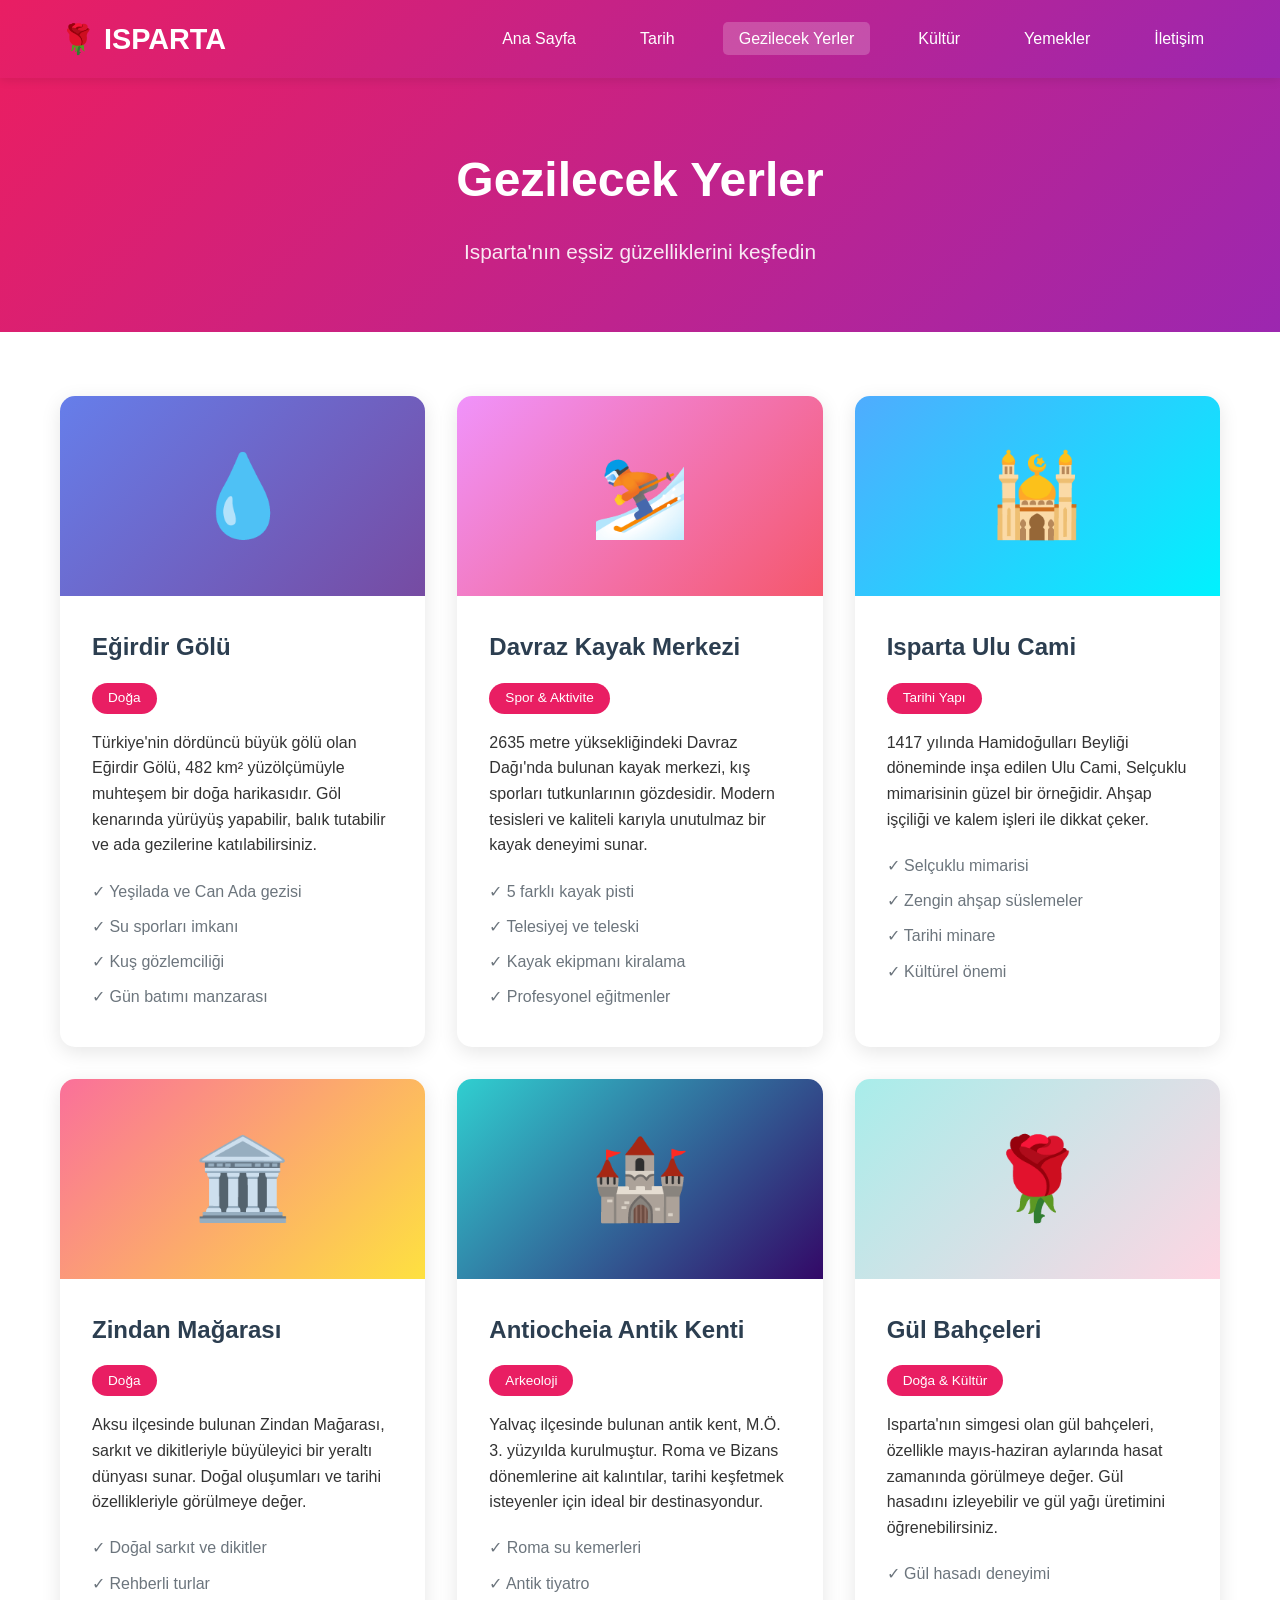
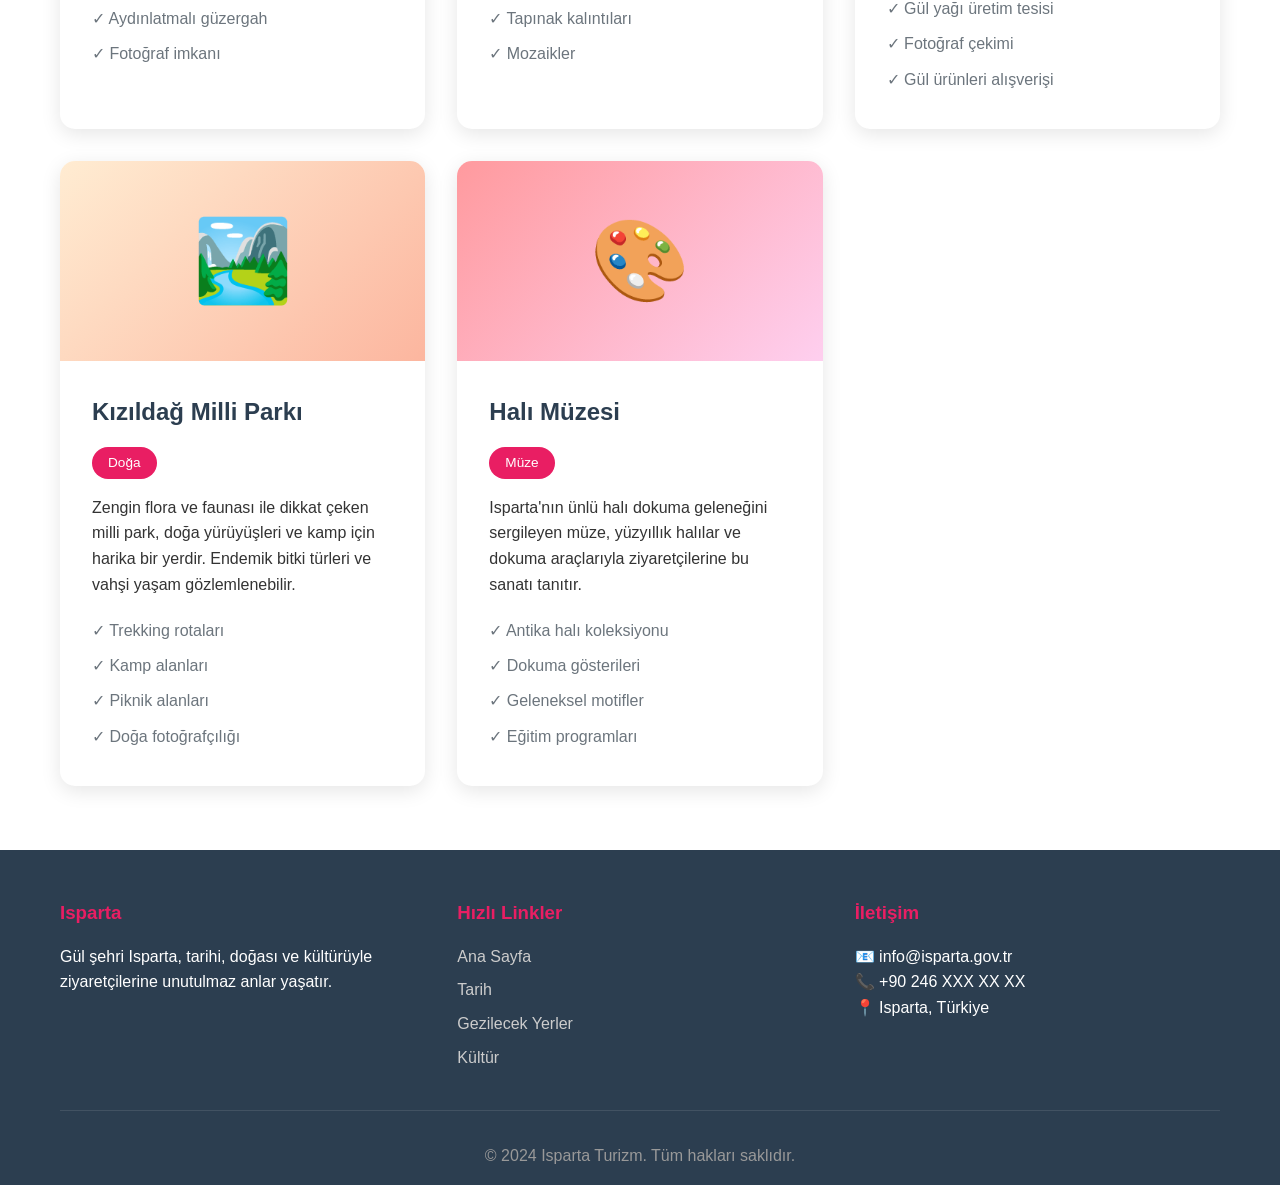
==== gezilecek-yerler.html @ 07c12c5b "İlk commit - Isparta web sitesi HTML, CSS ve JavaScript ile Isparta tanıtım sitesi" ====
<!DOCTYPE html>
<html lang="tr">
<head>
    <meta charset="UTF-8">
    <meta name="viewport" content="width=device-width, initial-scale=1.0">
    <title>Gezilecek Yerler - Isparta</title>
    <link rel="stylesheet" href="styles.css">
</head>
<body>
    <header>
        <nav class="navbar">
            <div class="container">
                <div class="nav-wrapper">
                    <div class="logo">
                        <h1>🌹 ISPARTA</h1>
                    </div>
                    <div class="hamburger" id="hamburger">
                        <span></span>
                        <span></span>
                        <span></span>
                    </div>
                    <ul class="nav-menu" id="navMenu">
                        <li><a href="index.html">Ana Sayfa</a></li>
                        <li><a href="tarih.html">Tarih</a></li>
                        <li><a href="gezilecek-yerler.html" class="active">Gezilecek Yerler</a></li>
                        <li><a href="kultur.html">Kültür</a></li>
                        <li><a href="yemekler.html">Yemekler</a></li>
                        <li><a href="iletisim.html">İletişim</a></li>
                    </ul>
                </div>
            </div>
        </nav>
    </header>

    <section class="page-header">
        <div class="container">
            <h1>Gezilecek Yerler</h1>
            <p>Isparta'nın eşsiz güzelliklerini keşfedin</p>
        </div>
    </section>

    <section class="places-content">
        <div class="container">
            <div class="places-grid">
                <div class="place-card">
                    <div class="place-image" style="background: linear-gradient(135deg, #667eea 0%, #764ba2 100%);">
                        <span class="place-icon">💧</span>
                    </div>
                    <div class="place-content">
                        <h3>Eğirdir Gölü</h3>
                        <div class="place-tag">Doğa</div>
                        <p>Türkiye'nin dördüncü büyük gölü olan Eğirdir Gölü, 482 km² yüzölçümüyle muhteşem bir doğa harikasıdır. Göl kenarında yürüyüş yapabilir, balık tutabilir ve ada gezilerine katılabilirsiniz.</p>
                        <ul class="place-features">
                            <li>✓ Yeşilada ve Can Ada gezisi</li>
                            <li>✓ Su sporları imkanı</li>
                            <li>✓ Kuş gözlemciliği</li>
                            <li>✓ Gün batımı manzarası</li>
                        </ul>
                    </div>
                </div>

                <div class="place-card">
                    <div class="place-image" style="background: linear-gradient(135deg, #f093fb 0%, #f5576c 100%);">
                        <span class="place-icon">⛷️</span>
                    </div>
                    <div class="place-content">
                        <h3>Davraz Kayak Merkezi</h3>
                        <div class="place-tag">Spor & Aktivite</div>
                        <p>2635 metre yüksekliğindeki Davraz Dağı'nda bulunan kayak merkezi, kış sporları tutkunlarının gözdesidir. Modern tesisleri ve kaliteli karıyla unutulmaz bir kayak deneyimi sunar.</p>
                        <ul class="place-features">
                            <li>✓ 5 farklı kayak pisti</li>
                            <li>✓ Telesiyej ve teleski</li>
                            <li>✓ Kayak ekipmanı kiralama</li>
                            <li>✓ Profesyonel eğitmenler</li>
                        </ul>
                    </div>
                </div>

                <div class="place-card">
                    <div class="place-image" style="background: linear-gradient(135deg, #4facfe 0%, #00f2fe 100%);">
                        <span class="place-icon">🕌</span>
                    </div>
                    <div class="place-content">
                        <h3>Isparta Ulu Cami</h3>
                        <div class="place-tag">Tarihi Yapı</div>
                        <p>1417 yılında Hamidoğulları Beyliği döneminde inşa edilen Ulu Cami, Selçuklu mimarisinin güzel bir örneğidir. Ahşap işçiliği ve kalem işleri ile dikkat çeker.</p>
                        <ul class="place-features">
                            <li>✓ Selçuklu mimarisi</li>
                            <li>✓ Zengin ahşap süslemeler</li>
                            <li>✓ Tarihi minare</li>
                            <li>✓ Kültürel önemi</li>
                        </ul>
                    </div>
                </div>

                <div class="place-card">
                    <div class="place-image" style="background: linear-gradient(135deg, #fa709a 0%, #fee140 100%);">
                        <span class="place-icon">🏛️</span>
                    </div>
                    <div class="place-content">
                        <h3>Zindan Mağarası</h3>
                        <div class="place-tag">Doğa</div>
                        <p>Aksu ilçesinde bulunan Zindan Mağarası, sarkıt ve dikitleriyle büyüleyici bir yeraltı dünyası sunar. Doğal oluşumları ve tarihi özellikleriyle görülmeye değer.</p>
                        <ul class="place-features">
                            <li>✓ Doğal sarkıt ve dikitler</li>
                            <li>✓ Rehberli turlar</li>
                            <li>✓ Aydınlatmalı güzergah</li>
                            <li>✓ Fotoğraf imkanı</li>
                        </ul>
                    </div>
                </div>

                <div class="place-card">
                    <div class="place-image" style="background: linear-gradient(135deg, #30cfd0 0%, #330867 100%);">
                        <span class="place-icon">🏰</span>
                    </div>
                    <div class="place-content">
                        <h3>Antiocheia Antik Kenti</h3>
                        <div class="place-tag">Arkeoloji</div>
                        <p>Yalvaç ilçesinde bulunan antik kent, M.Ö. 3. yüzyılda kurulmuştur. Roma ve Bizans dönemlerine ait kalıntılar, tarihi keşfetmek isteyenler için ideal bir destinasyondur.</p>
                        <ul class="place-features">
                            <li>✓ Roma su kemerleri</li>
                            <li>✓ Antik tiyatro</li>
                            <li>✓ Tapınak kalıntıları</li>
                            <li>✓ Mozaikler</li>
                        </ul>
                    </div>
                </div>

                <div class="place-card">
                    <div class="place-image" style="background: linear-gradient(135deg, #a8edea 0%, #fed6e3 100%);">
                        <span class="place-icon">🌹</span>
                    </div>
                    <div class="place-content">
                        <h3>Gül Bahçeleri</h3>
                        <div class="place-tag">Doğa & Kültür</div>
                        <p>Isparta'nın simgesi olan gül bahçeleri, özellikle mayıs-haziran aylarında hasat zamanında görülmeye değer. Gül hasadını izleyebilir ve gül yağı üretimini öğrenebilirsiniz.</p>
                        <ul class="place-features">
                            <li>✓ Gül hasadı deneyimi</li>
                            <li>✓ Gül yağı üretim tesisi</li>
                            <li>✓ Fotoğraf çekimi</li>
                            <li>✓ Gül ürünleri alışverişi</li>
                        </ul>
                    </div>
                </div>

                <div class="place-card">
                    <div class="place-image" style="background: linear-gradient(135deg, #ffecd2 0%, #fcb69f 100%);">
                        <span class="place-icon">🏞️</span>
                    </div>
                    <div class="place-content">
                        <h3>Kızıldağ Milli Parkı</h3>
                        <div class="place-tag">Doğa</div>
                        <p>Zengin flora ve faunası ile dikkat çeken milli park, doğa yürüyüşleri ve kamp için harika bir yerdir. Endemik bitki türleri ve vahşi yaşam gözlemlenebilir.</p>
                        <ul class="place-features">
                            <li>✓ Trekking rotaları</li>
                            <li>✓ Kamp alanları</li>
                            <li>✓ Piknik alanları</li>
                            <li>✓ Doğa fotoğrafçılığı</li>
                        </ul>
                    </div>
                </div>

                <div class="place-card">
                    <div class="place-image" style="background: linear-gradient(135deg, #ff9a9e 0%, #fecfef 100%);">
                        <span class="place-icon">🎨</span>
                    </div>
                    <div class="place-content">
                        <h3>Halı Müzesi</h3>
                        <div class="place-tag">Müze</div>
                        <p>Isparta'nın ünlü halı dokuma geleneğini sergileyen müze, yüzyıllık halılar ve dokuma araçlarıyla ziyaretçilerine bu sanatı tanıtır.</p>
                        <ul class="place-features">
                            <li>✓ Antika halı koleksiyonu</li>
                            <li>✓ Dokuma gösterileri</li>
                            <li>✓ Geleneksel motifler</li>
                            <li>✓ Eğitim programları</li>
                        </ul>
                    </div>
                </div>
            </div>
        </div>
    </section>

    <footer>
        <div class="container">
            <div class="footer-content">
                <div class="footer-section">
                    <h3>Isparta</h3>
                    <p>Gül şehri Isparta, tarihi, doğası ve kültürüyle ziyaretçilerine unutulmaz anlar yaşatır.</p>
                </div>
                <div class="footer-section">
                    <h3>Hızlı Linkler</h3>
                    <ul>
                        <li><a href="index.html">Ana Sayfa</a></li>
                        <li><a href="tarih.html">Tarih</a></li>
                        <li><a href="gezilecek-yerler.html">Gezilecek Yerler</a></li>
                        <li><a href="kultur.html">Kültür</a></li>
                    </ul>
                </div>
                <div class="footer-section">
                    <h3>İletişim</h3>
                    <p>📧 info@isparta.gov.tr</p>
                    <p>📞 +90 246 XXX XX XX</p>
                    <p>📍 Isparta, Türkiye</p>
                </div>
            </div>
            <div class="footer-bottom">
                <p>&copy; 2024 Isparta Turizm. Tüm hakları saklıdır.</p>
            </div>
        </div>
    </footer>

    <script src="script.js"></script>
</body>
</html>
---- styles.css ----
/* Genel Stiller */
* {
    margin: 0;
    padding: 0;
    box-sizing: border-box;
}

:root {
    --primary-color: #e91e63;
    --secondary-color: #9c27b0;
    --accent-color: #ff4081;
    --dark-color: #2c3e50;
    --light-color: #f8f9fa;
    --text-color: #333;
    --gray-color: #6c757d;
}

body {
    font-family: 'Segoe UI', Tahoma, Geneva, Verdana, sans-serif;
    line-height: 1.6;
    color: var(--text-color);
    overflow-x: hidden;
}

.container {
    max-width: 1200px;
    margin: 0 auto;
    padding: 0 20px;
}

/* Header & Navigation */
header {
    background: linear-gradient(135deg, var(--primary-color), var(--secondary-color));
    box-shadow: 0 2px 10px rgba(0,0,0,0.1);
    position: sticky;
    top: 0;
    z-index: 1000;
}

.navbar {
    padding: 1rem 0;
}

.nav-wrapper {
    display: flex;
    justify-content: space-between;
    align-items: center;
}

.logo h1 {
    color: white;
    font-size: 1.8rem;
    font-weight: bold;
}

.nav-menu {
    display: flex;
    list-style: none;
    gap: 2rem;
}

.nav-menu a {
    color: white;
    text-decoration: none;
    font-weight: 500;
    transition: all 0.3s;
    padding: 0.5rem 1rem;
    border-radius: 5px;
}

.nav-menu a:hover,
.nav-menu a.active {
    background: rgba(255,255,255,0.2);
    transform: translateY(-2px);
}

/* Hamburger Menu */
.hamburger {
    display: none;
    flex-direction: column;
    cursor: pointer;
    gap: 5px;
}

.hamburger span {
    width: 30px;
    height: 3px;
    background: white;
    border-radius: 3px;
    transition: all 0.3s;
}

.hamburger.active span:nth-child(1) {
    transform: rotate(45deg) translate(8px, 8px);
}

.hamburger.active span:nth-child(2) {
    opacity: 0;
}

.hamburger.active span:nth-child(3) {
    transform: rotate(-45deg) translate(7px, -7px);
}

/* Hero Section */
.hero {
    height: 600px;
    background: linear-gradient(135deg, rgba(233, 30, 99, 0.8), rgba(156, 39, 176, 0.8)),
                url('https://images.unsplash.com/photo-1490750967868-88aa4486c946?w=1200') center/cover;
    display: flex;
    align-items: center;
    justify-content: center;
    text-align: center;
    color: white;
    position: relative;
}

.hero-overlay {
    width: 100%;
    height: 100%;
    display: flex;
    align-items: center;
    justify-content: center;
}

.hero-content h2 {
    font-size: 3.5rem;
    margin-bottom: 1rem;
    animation: fadeInUp 1s ease;
}

.hero-content p {
    font-size: 1.5rem;
    margin-bottom: 2rem;
    animation: fadeInUp 1s ease 0.3s;
    animation-fill-mode: both;
}

.btn {
    display: inline-block;
    padding: 1rem 2.5rem;
    background: white;
    color: var(--primary-color);
    text-decoration: none;
    border-radius: 50px;
    font-weight: bold;
    transition: all 0.3s;
    animation: fadeInUp 1s ease 0.6s;
    animation-fill-mode: both;
}

.btn:hover {
    transform: translateY(-3px);
    box-shadow: 0 10px 30px rgba(0,0,0,0.3);
}

/* Animations */
@keyframes fadeInUp {
    from {
        opacity: 0;
        transform: translateY(30px);
    }
    to {
        opacity: 1;
        transform: translateY(0);
    }
}

/* About Section */
.about {
    padding: 5rem 0;
    background: var(--light-color);
}

.section-title {
    text-align: center;
    font-size: 2.5rem;
    margin-bottom: 3rem;
    color: var(--dark-color);
    position: relative;
}

.section-title::after {
    content: '';
    display: block;
    width: 100px;
    height: 4px;
    background: var(--primary-color);
    margin: 1rem auto;
    border-radius: 2px;
}

.about-grid {
    display: grid;
    grid-template-columns: repeat(auto-fit, minmax(300px, 1fr));
    gap: 2rem;
}

.about-card {
    background: white;
    padding: 2rem;
    border-radius: 15px;
    text-align: center;
    transition: all 0.3s;
    box-shadow: 0 5px 15px rgba(0,0,0,0.1);
}

.about-card:hover {
    transform: translateY(-10px);
    box-shadow: 0 15px 30px rgba(0,0,0,0.2);
}

.about-card .icon {
    font-size: 4rem;
    margin-bottom: 1rem;
}

.about-card h3 {
    font-size: 1.5rem;
    margin-bottom: 1rem;
    color: var(--primary-color);
}

/* Featured Section */
.featured {
    padding: 5rem 0;
}

.featured-grid {
    display: grid;
    grid-template-columns: repeat(auto-fit, minmax(350px, 1fr));
    gap: 2rem;
}

.featured-card {
    background: white;
    border-radius: 15px;
    overflow: hidden;
    box-shadow: 0 5px 20px rgba(0,0,0,0.1);
    transition: all 0.3s;
}

.featured-card:hover {
    transform: translateY(-10px);
    box-shadow: 0 15px 40px rgba(0,0,0,0.2);
}

.featured-image {
    height: 200px;
    display: flex;
    align-items: center;
    justify-content: center;
    position: relative;
}

.featured-icon {
    font-size: 5rem;
}

.featured-content {
    padding: 2rem;
}

.featured-content h3 {
    font-size: 1.5rem;
    margin-bottom: 1rem;
    color: var(--dark-color);
}

.link-btn {
    color: var(--primary-color);
    text-decoration: none;
    font-weight: bold;
    transition: all 0.3s;
}

.link-btn:hover {
    color: var(--secondary-color);
}

/* Stats Section */
.stats {
    background: linear-gradient(135deg, var(--primary-color), var(--secondary-color));
    padding: 4rem 0;
    color: white;
}

.stats-grid {
    display: grid;
    grid-template-columns: repeat(auto-fit, minmax(200px, 1fr));
    gap: 2rem;
    text-align: center;
}

.stat-card {
    padding: 2rem;
}

.stat-number {
    font-size: 3rem;
    font-weight: bold;
    margin-bottom: 0.5rem;
}

.stat-label {
    font-size: 1.2rem;
    opacity: 0.9;
}

/* Footer */
footer {
    background: var(--dark-color);
    color: white;
    padding: 3rem 0 1rem;
}

.footer-content {
    display: grid;
    grid-template-columns: repeat(auto-fit, minmax(250px, 1fr));
    gap: 2rem;
    margin-bottom: 2rem;
}

.footer-section h3 {
    margin-bottom: 1rem;
    color: var(--primary-color);
}

.footer-section ul {
    list-style: none;
}

.footer-section ul li {
    margin-bottom: 0.5rem;
}

.footer-section a {
    color: #ccc;
    text-decoration: none;
    transition: color 0.3s;
}

.footer-section a:hover {
    color: var(--primary-color);
}

.footer-bottom {
    text-align: center;
    padding-top: 2rem;
    border-top: 1px solid rgba(255,255,255,0.1);
    color: #999;
}

/* Page Header */
.page-header {
    background: linear-gradient(135deg, var(--primary-color), var(--secondary-color));
    color: white;
    padding: 4rem 0;
    text-align: center;
}

.page-header h1 {
    font-size: 3rem;
    margin-bottom: 1rem;
}

.page-header p {
    font-size: 1.3rem;
    opacity: 0.9;
}

/* Timeline */
.history-content {
    padding: 4rem 0;
    background: var(--light-color);
}

.timeline {
    position: relative;
    max-width: 800px;
    margin: 0 auto;
    padding: 2rem 0;
}

.timeline::before {
    content: '';
    position: absolute;
    left: 50%;
    top: 0;
    bottom: 0;
    width: 3px;
    background: var(--primary-color);
    transform: translateX(-50%);
}

.timeline-item {
    position: relative;
    margin-bottom: 3rem;
    display: flex;
    justify-content: flex-start;
}

.timeline-item:nth-child(even) {
    justify-content: flex-end;
}

.timeline-marker {
    position: absolute;
    left: 50%;
    width: 20px;
    height: 20px;
    background: var(--primary-color);
    border: 4px solid white;
    border-radius: 50%;
    transform: translateX(-50%);
    box-shadow: 0 0 0 4px var(--primary-color);
    z-index: 1;
}

.timeline-content {
    background: white;
    padding: 2rem;
    border-radius: 10px;
    box-shadow: 0 5px 15px rgba(0,0,0,0.1);
    width: 45%;
    transition: all 0.3s;
}

.timeline-item:nth-child(even) .timeline-content {
    text-align: right;
}

.timeline-content:hover {
    transform: translateY(-5px);
    box-shadow: 0 10px 25px rgba(0,0,0,0.15);
}

.timeline-date {
    color: var(--primary-color);
    font-weight: bold;
    font-size: 1.1rem;
    margin-bottom: 0.5rem;
}

.timeline-content h3 {
    margin-bottom: 0.5rem;
    color: var(--dark-color);
}

/* History Info */
.history-info {
    max-width: 1000px;
    margin: 4rem auto 0;
    padding: 0 1rem;
}

.info-grid {
    display: grid;
    grid-template-columns: repeat(auto-fit, minmax(300px, 1fr));
    gap: 2rem;
    margin-top: 2rem;
}

.info-card {
    background: white;
    padding: 2rem;
    border-radius: 10px;
    box-shadow: 0 5px 15px rgba(0,0,0,0.1);
    transition: all 0.3s;
}

.info-card:hover {
    transform: translateY(-5px);
    box-shadow: 0 10px 25px rgba(0,0,0,0.15);
}

.info-card h3 {
    margin-bottom: 1rem;
    font-size: 1.5rem;
}

/* Places Content */
.places-content {
    padding: 4rem 0;
}

.places-grid {
    display: grid;
    grid-template-columns: repeat(auto-fit, minmax(350px, 1fr));
    gap: 2rem;
}

.place-card {
    background: white;
    border-radius: 15px;
    overflow: hidden;
    box-shadow: 0 5px 20px rgba(0,0,0,0.1);
    transition: all 0.3s;
}

.place-card:hover {
    transform: translateY(-10px);
    box-shadow: 0 15px 40px rgba(0,0,0,0.2);
}

.place-image {
    height: 200px;
    display: flex;
    align-items: center;
    justify-content: center;
}

.place-icon {
    font-size: 5rem;
}

.place-content {
    padding: 2rem;
}

.place-tag {
    display: inline-block;
    background: var(--primary-color);
    color: white;
    padding: 0.3rem 1rem;
    border-radius: 20px;
    font-size: 0.85rem;
    margin-bottom: 1rem;
}

.place-content h3 {
    font-size: 1.5rem;
    margin-bottom: 1rem;
    color: var(--dark-color);
}

.place-features {
    list-style: none;
    margin-top: 1rem;
}

.place-features li {
    padding: 0.3rem 0;
    color: var(--gray-color);
}

/* Culture Content */
.culture-content {
    padding: 4rem 0;
}

.culture-hero {
    text-align: center;
    max-width: 800px;
    margin: 0 auto 4rem;
}

.culture-hero h2 {
    font-size: 2.5rem;
    margin-bottom: 1rem;
    color: var(--dark-color);
}

.culture-grid {
    display: grid;
    grid-template-columns: repeat(auto-fit, minmax(350px, 1fr));
    gap: 2rem;
}

.culture-card {
    background: white;
    padding: 2rem;
    border-radius: 15px;
    box-shadow: 0 5px 20px rgba(0,0,0,0.1);
    transition: all 0.3s;
}

.culture-card:hover {
    transform: translateY(-10px);
    box-shadow: 0 15px 40px rgba(0,0,0,0.2);
}

.culture-icon {
    font-size: 4rem;
    margin-bottom: 1rem;
}

.culture-card h3 {
    font-size: 1.5rem;
    margin-bottom: 1rem;
    color: var(--primary-color);
}

.culture-details {
    margin-top: 1.5rem;
}

.culture-details h4 {
    margin-bottom: 0.5rem;
    color: var(--dark-color);
}

.culture-details ul {
    list-style: none;
    padding-left: 0;
}

.culture-details li {
    padding: 0.3rem 0;
    color: var(--gray-color);
}

.culture-details li::before {
    content: '• ';
    color: var(--primary-color);
    font-weight: bold;
    margin-right: 0.5rem;
}

/* Festivals */
.festivals-section {
    margin-top: 4rem;
    padding: 3rem 0;
    background: var(--light-color);
    border-radius: 15px;
}

.festivals-section h2 {
    text-align: center;
    margin-bottom: 2rem;
}

.festival-grid {
    display: grid;
    grid-template-columns: repeat(auto-fit, minmax(300px, 1fr));
    gap: 2rem;
    padding: 0 2rem;
}

.festival-card {
    background: white;
    padding: 2rem;
    border-radius: 10px;
    text-align: center;
    box-shadow: 0 5px 15px rgba(0,0,0,0.1);
    transition: all 0.3s;
}

.festival-card:hover {
    transform: translateY(-5px);
    box-shadow: 0 10px 25px rgba(0,0,0,0.15);
}

.festival-date {
    background: var(--primary-color);
    color: white;
    padding: 0.5rem 1rem;
    border-radius: 20px;
    display: inline-block;
    margin-bottom: 1rem;
    font-size: 0.9rem;
    font-weight: bold;
}

.festival-card h3 {
    font-size: 1.5rem;
    margin-bottom: 1rem;
}

/* Traditions */
.traditions-section {
    margin-top: 4rem;
}

.traditions-section h2 {
    text-align: center;
    margin-bottom: 2rem;
}

.tradition-list {
    display: grid;
    grid-template-columns: repeat(auto-fit, minmax(300px, 1fr));
    gap: 2rem;
}

.tradition-item {
    background: white;
    padding: 2rem;
    border-radius: 10px;
    box-shadow: 0 5px 15px rgba(0,0,0,0.1);
    transition: all 0.3s;
}

.tradition-item:hover {
    transform: translateY(-5px);
    box-shadow: 0 10px 25px rgba(0,0,0,0.15);
}

.tradition-item h3 {
    margin-bottom: 1rem;
    font-size: 1.3rem;
}

/* Food Content */
.food-content {
    padding: 4rem 0;
}

.food-intro {
    text-align: center;
    max-width: 800px;
    margin: 0 auto 4rem;
}

.food-intro h2 {
    font-size: 2.5rem;
    margin-bottom: 1rem;
}

.food-categories {
    margin-bottom: 4rem;
}

.food-categories h2 {
    text-align: center;
    margin-bottom: 2rem;
    font-size: 2rem;
}

.food-grid {
    display: grid;
    grid-template-columns: repeat(auto-fit, minmax(350px, 1fr));
    gap: 2rem;
}

.food-card {
    background: white;
    border-radius: 15px;
    overflow: hidden;
    box-shadow: 0 5px 20px rgba(0,0,0,0.1);
    transition: all 0.3s;
}

.food-card:hover {
    transform: translateY(-10px);
    box-shadow: 0 15px 40px rgba(0,0,0,0.2);
}

.food-image {
    height: 200px;
    display: flex;
    align-items: center;
    justify-content: center;
}

.food-emoji {
    font-size: 5rem;
}

.food-info {
    padding: 2rem;
}

.food-info h3 {
    font-size: 1.5rem;
    margin-bottom: 1rem;
    color: var(--dark-color);
}

.food-tags {
    margin-top: 1rem;
    display: flex;
    gap: 0.5rem;
}

.tag {
    background: var(--primary-color);
    color: white;
    padding: 0.3rem 1rem;
    border-radius: 20px;
    font-size: 0.85rem;
}

/* Drinks */
.drinks-grid {
    display: grid;
    grid-template-columns: repeat(auto-fit, minmax(250px, 1fr));
    gap: 2rem;
}

.drink-card {
    background: white;
    padding: 2rem;
    border-radius: 10px;
    text-align: center;
    box-shadow: 0 5px 15px rgba(0,0,0,0.1);
    transition: all 0.3s;
}

.drink-card:hover {
    transform: translateY(-5px);
    box-shadow: 0 10px 25px rgba(0,0,0,0.15);
}

.drink-icon {
    font-size: 4rem;
    margin-bottom: 1rem;
}

.drink-card h3 {
    margin-bottom: 0.5rem;
    color: var(--primary-color);
}

/* Culinary Tips */
.culinary-tips {
    margin-top: 4rem;
    padding: 3rem 0;
    background: var(--light-color);
    border-radius: 15px;
}

.culinary-tips h2 {
    text-align: center;
    margin-bottom: 2rem;
}

.tips-grid {
    display: grid;
    grid-template-columns: repeat(auto-fit, minmax(250px, 1fr));
    gap: 2rem;
    padding: 0 2rem;
}

.tip-card {
    background: white;
    padding: 2rem;
    border-radius: 10px;
    box-shadow: 0 5px 15px rgba(0,0,0,0.1);
    transition: all 0.3s;
}

.tip-card:hover {
    transform: translateY(-5px);
    box-shadow: 0 10px 25px rgba(0,0,0,0.15);
}

.tip-card h3 {
    margin-bottom: 1rem;
    font-size: 1.2rem;
}

/* Contact Content */
.contact-content {
    padding: 4rem 0;
}

.contact-grid {
    display: grid;
    grid-template-columns: 1fr 1.5fr;
    gap: 3rem;
    margin-bottom: 4rem;
}

.contact-info h2 {
    margin-bottom: 1rem;
}

.info-items {
    margin: 2rem 0;
}

.info-item {
    display: flex;
    gap: 1rem;
    margin-bottom: 2rem;
}

.info-icon {
    font-size: 2rem;
}

.info-text h3 {
    color: var(--primary-color);
    margin-bottom: 0.5rem;
}

.social-media {
    margin-top: 3rem;
}

.social-media h3 {
    margin-bottom: 1rem;
}

.social-links {
    display: flex;
    flex-wrap: wrap;
    gap: 1rem;
}

.social-btn {
    display: inline-block;
    padding: 0.7rem 1.5rem;
    background: var(--primary-color);
    color: white;
    text-decoration: none;
    border-radius: 25px;
    transition: all 0.3s;
}

.social-btn:hover {
    background: var(--secondary-color);
    transform: translateY(-3px);
}

/* Contact Form */
.contact-form-container {
    background: white;
    padding: 2rem;
    border-radius: 15px;
    box-shadow: 0 5px 20px rgba(0,0,0,0.1);
}

.contact-form-container h2 {
    margin-bottom: 1.5rem;
}

.form-group {
    margin-bottom: 1.5rem;
}

.form-group label {
    display: block;
    margin-bottom: 0.5rem;
    font-weight: 500;
    color: var(--dark-color);
}

.form-group input,
.form-group select,
.form-group textarea {
    width: 100%;
    padding: 0.8rem;
    border: 2px solid #ddd;
    border-radius: 8px;
    font-family: inherit;
    font-size: 1rem;
    transition: border-color 0.3s;
}

.form-group input:focus,
.form-group select:focus,
.form-group textarea:focus {
    outline: none;
    border-color: var(--primary-color);
}

.submit-btn {
    width: 100%;
    padding: 1rem;
    background: linear-gradient(135deg, var(--primary-color), var(--secondary-color));
    color: white;
    border: none;
    border-radius: 8px;
    font-size: 1.1rem;
    font-weight: bold;
    cursor: pointer;
    transition: all 0.3s;
}

.submit-btn:hover {
    transform: translateY(-3px);
    box-shadow: 0 10px 25px rgba(0,0,0,0.2);
}

.form-message {
    margin-top: 1rem;
    padding: 1rem;
    border-radius: 8px;
    display: none;
}

.form-message.success {
    background: #d4edda;
    color: #155724;
    display: block;
}

.form-message.error {
    background: #f8d7da;
    color: #721c24;
    display: block;
}

/* Visit Info */
.visit-info {
    margin: 4rem 0;
}

.visit-info h2 {
    text-align: center;
    margin-bottom: 2rem;
}

.transport-grid {
    display: grid;
    grid-template-columns: repeat(auto-fit, minmax(250px, 1fr));
    gap: 2rem;
}

.transport-card {
    background: white;
    padding: 2rem;
    border-radius: 10px;
    text-align: center;
    box-shadow: 0 5px 15px rgba(0,0,0,0.1);
    transition: all 0.3s;
}

.transport-card:hover {
    transform: translateY(-5px);
    box-shadow: 0 10px 25px rgba(0,0,0,0.15);
}

.transport-icon {
    font-size: 4rem;
    margin-bottom: 1rem;
}

.transport-card h3 {
    margin-bottom: 1rem;
    color: var(--primary-color);
}

/* Quick Facts */
.quick-facts {
    background: var(--light-color);
    padding: 3rem;
    border-radius: 15px;
}

.quick-facts h2 {
    text-align: center;
    margin-bottom: 2rem;
}

.facts-grid {
    display: grid;
    grid-template-columns: repeat(auto-fit, minmax(200px, 1fr));
    gap: 1.5rem;
}

.fact-item {
    background: white;
    padding: 1.5rem;
    border-radius: 8px;
    text-align: center;
    box-shadow: 0 3px 10px rgba(0,0,0,0.1);
}

.fact-item strong {
    display: block;
    color: var(--primary-color);
    margin-bottom: 0.5rem;
}

/* Responsive Design */
@media (max-width: 768px) {
    .hamburger {
        display: flex;
    }
    
    .nav-menu {
        position: absolute;
        top: 100%;
        left: 0;
        right: 0;
        background: linear-gradient(135deg, var(--primary-color), var(--secondary-color));
        flex-direction: column;
        gap: 0;
        padding: 1rem 0;
        max-height: 0;
        overflow: hidden;
        transition: max-height 0.3s;
    }
    
    .nav-menu.active {
        max-height: 500px;
    }
    
    .nav-menu li {
        padding: 0.5rem 0;
    }
    
    .hero-content h2 {
        font-size: 2rem;
    }
    
    .hero-content p {
        font-size: 1.2rem;
    }
    
    .timeline::before {
        left: 20px;
    }
    
    .timeline-item,
    .timeline-item:nth-child(even) {
        justify-content: flex-end;
    }
    
    .timeline-content,
    .timeline-item:nth-child(even) .timeline-content {
        width: calc(100% - 60px);
        text-align: left;
    }
    
    .timeline-marker {
        left: 20px;
    }
    
    .contact-grid {
        grid-template-columns: 1fr;
    }
    
    .about-grid,
    .featured-grid,
    .places-grid,
    .culture-grid,
    .food-grid {
        grid-template-columns: 1fr;
    }
}

@media (max-width: 480px) {
    .hero-content h2 {
        font-size: 1.5rem;
    }
    
    .section-title {
        font-size: 2rem;
    }
    
    .stat-number {
        font-size: 2rem;
    }
    
    .page-header h1 {
        font-size: 2rem;
    }
}
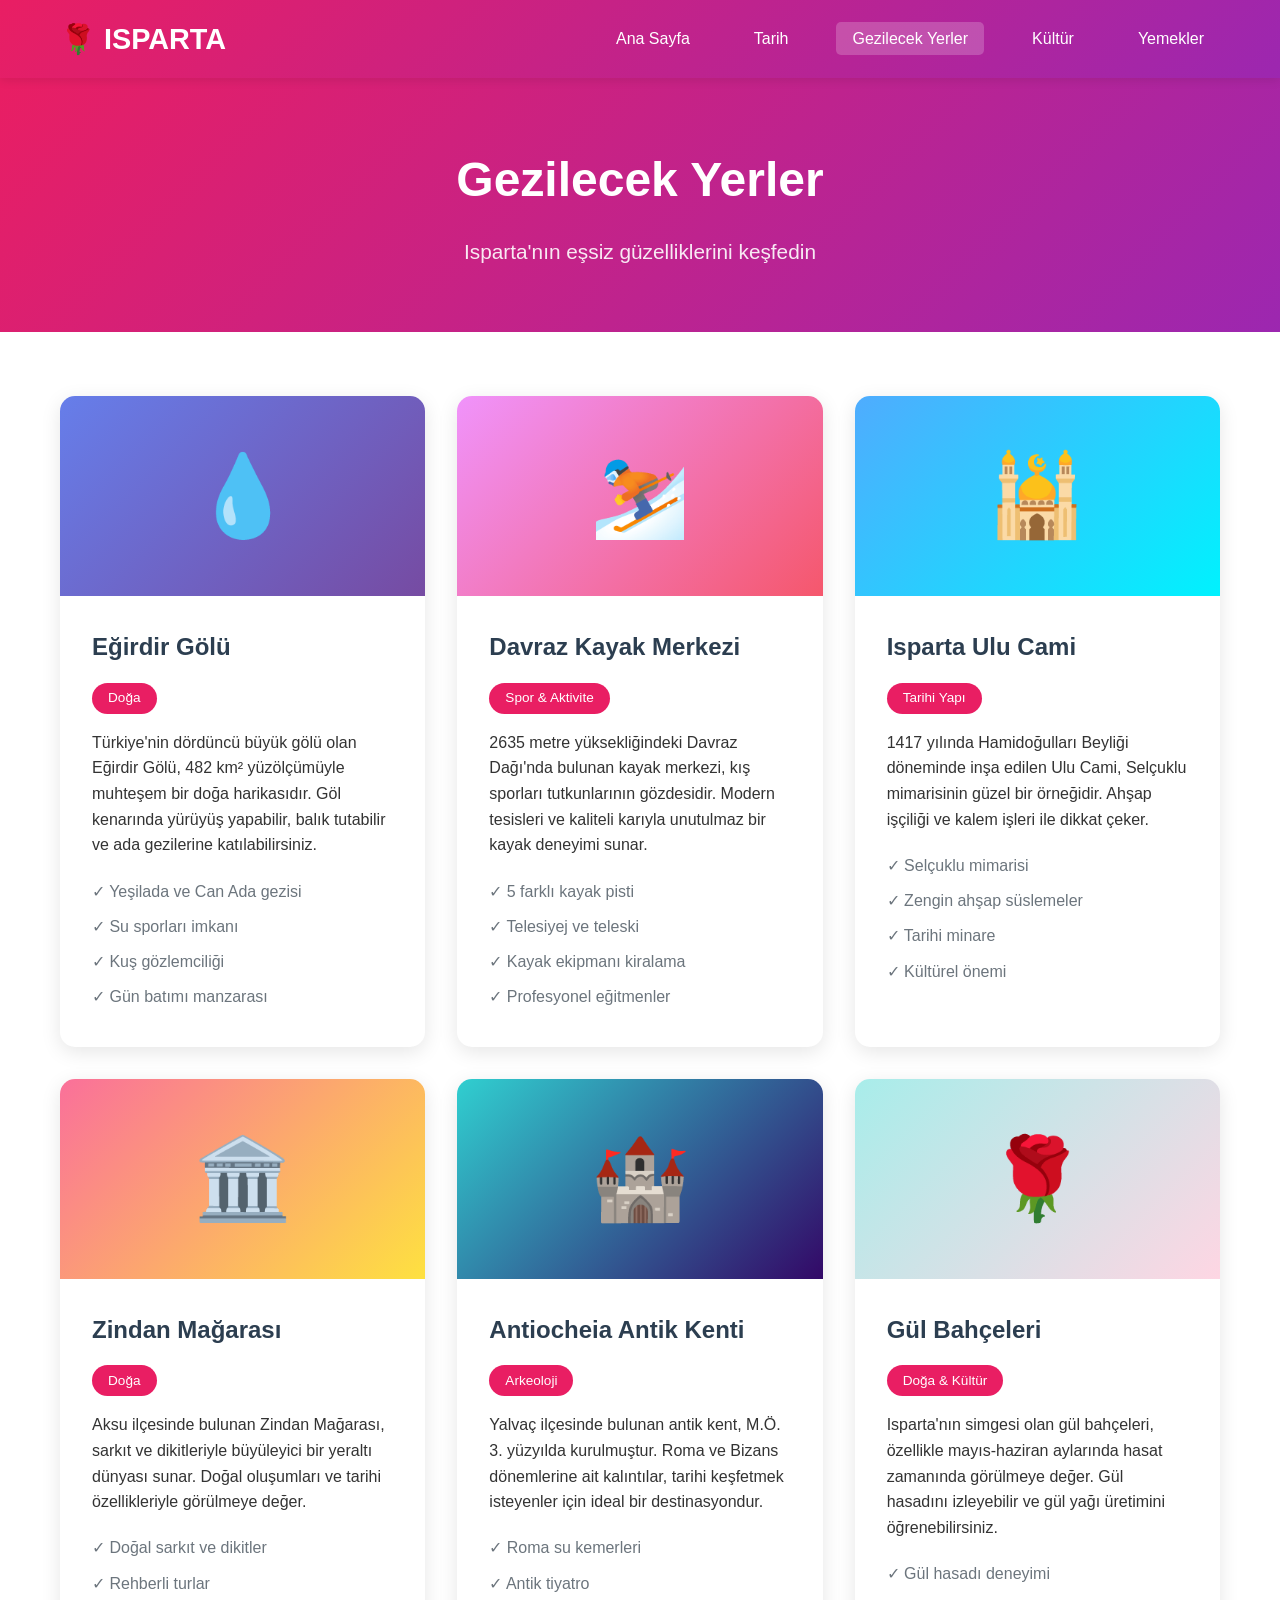
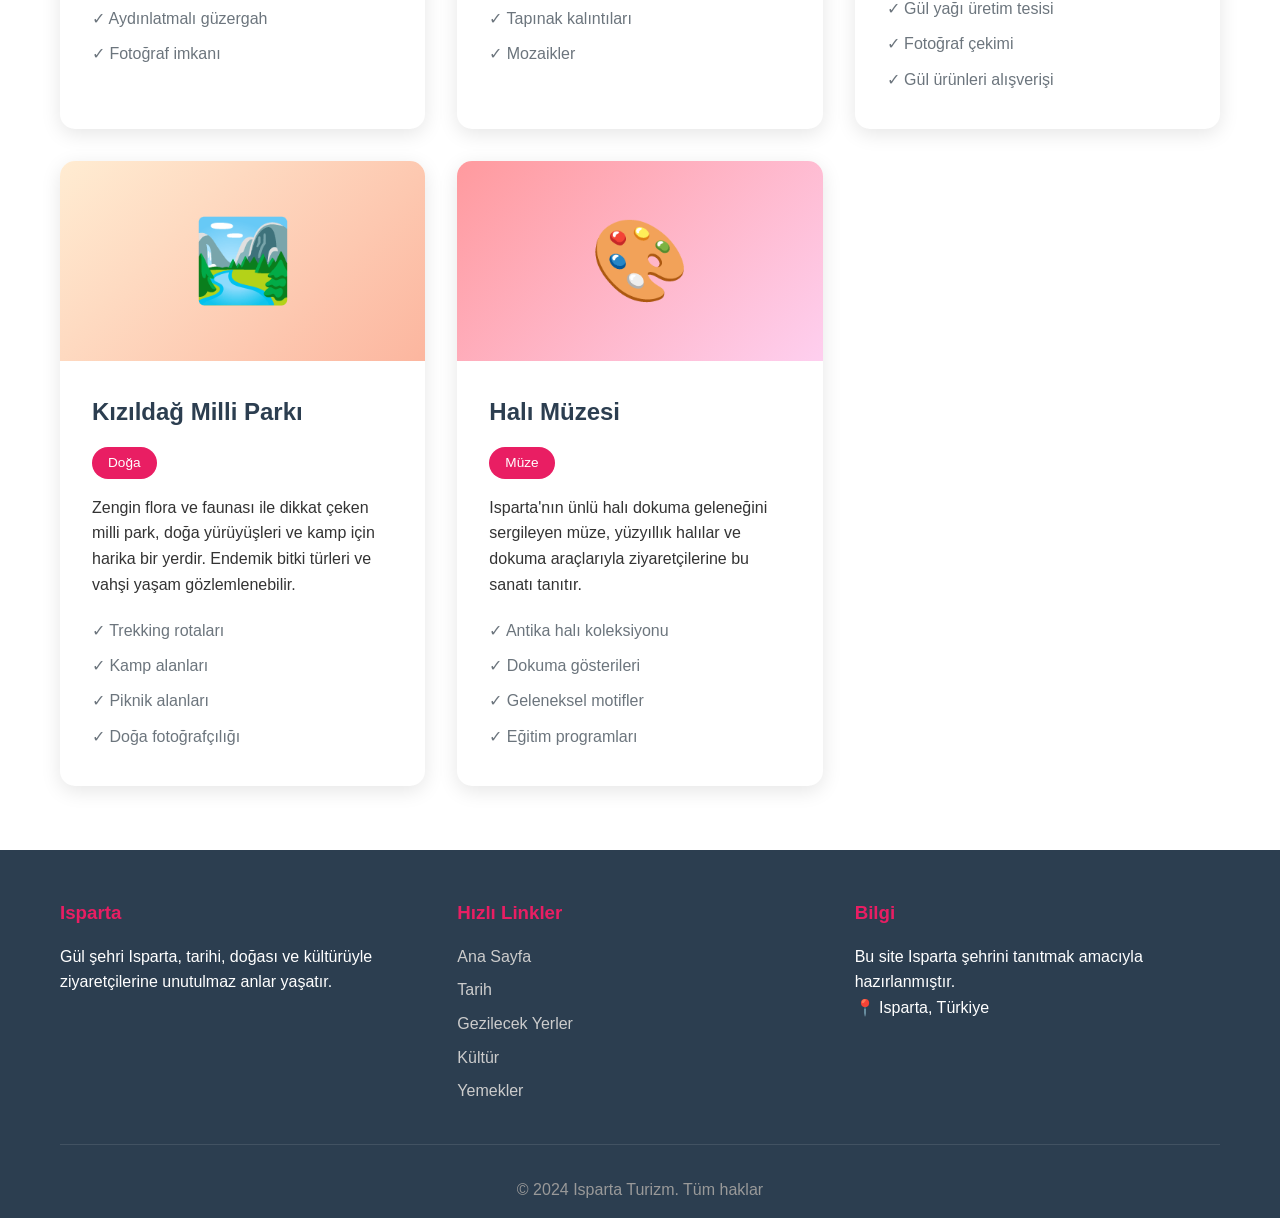
==== commit f1e9f5a2: "İletişim sayfası ve bilgileri kaldırıldı" ====
--- a/gezilecek-yerler.html
+++ b/gezilecek-yerler.html
@@ -25,7 +25,7 @@
                         <li><a href="gezilecek-yerler.html" class="active">Gezilecek Yerler</a></li>
                         <li><a href="kultur.html">Kültür</a></li>
                         <li><a href="yemekler.html">Yemekler</a></li>
-                        <li><a href="iletisim.html">İletişim</a></li>
+                        
                     </ul>
                 </div>
             </div>
@@ -195,21 +195,16 @@
                         <li><a href="tarih.html">Tarih</a></li>
                         <li><a href="gezilecek-yerler.html">Gezilecek Yerler</a></li>
                         <li><a href="kultur.html">Kültür</a></li>
+                        <li><a href="yemekler.html">Yemekler</a></li>
                     </ul>
                 </div>
                 <div class="footer-section">
-                    <h3>İletişim</h3>
-                    <p>📧 info@isparta.gov.tr</p>
-                    <p>📞 +90 246 XXX XX XX</p>
+                    <h3>Bilgi</h3>
+                    <p>Bu site Isparta şehrini tanıtmak amacıyla hazırlanmıştır.</p>
+                    
+                    
                     <p>📍 Isparta, Türkiye</p>
                 </div>
             </div>
             <div class="footer-bottom">
-                <p>&copy; 2024 Isparta Turizm. Tüm hakları saklıdır.</p>
-            </div>
-        </div>
-    </footer>
-
-    <script src="script.js"></script>
-</body>
-</html>
+                <p>&copy; 2024 Isparta Turizm. Tüm haklar
--- a/styles.css
+++ b/styles.css
@@ -20,6 +20,29 @@
     line-height: 1.6;
     color: var(--text-color);
     overflow-x: hidden;
+    -webkit-font-smoothing: antialiased;
+    -moz-osx-font-smoothing: grayscale;
+}
+
+/* Mobil için dokunma hedeflerini büyüt */
+button, a, input, select, textarea {
+    -webkit-tap-highlight-color: rgba(0,0,0,0.1);
+}
+
+/* Mobil scroll performansı */
+* {
+    -webkit-overflow-scrolling: touch;
+}
+
+/* Metin seçimini güzelleştir */
+::selection {
+    background: var(--primary-color);
+    color: white;
+}
+
+::-moz-selection {
+    background: var(--primary-color);
+    color: white;
 }
 
 .container {
@@ -1066,7 +1089,15 @@
 }
 
 /* Responsive Design */
+
+/* Tablet ve Küçük Ekranlar (768px ve altı) */
 @media (max-width: 768px) {
+    /* Container Padding */
+    .container {
+        padding: 0 15px;
+    }
+    
+    /* Hamburger Menu */
     .hamburger {
         display: flex;
     }
@@ -1083,6 +1114,7 @@
         max-height: 0;
         overflow: hidden;
         transition: max-height 0.3s;
+        box-shadow: 0 10px 20px rgba(0,0,0,0.2);
     }
     
     .nav-menu.active {
@@ -1091,16 +1123,90 @@
     
     .nav-menu li {
         padding: 0.5rem 0;
+        text-align: center;
+    }
+    
+    .nav-menu a {
+        display: block;
+        padding: 0.8rem 1rem;
+    }
+    
+    /* Logo */
+    .logo h1 {
+        font-size: 1.5rem;
+    }
+    
+    /* Hero Section */
+    .hero {
+        height: 500px;
+        padding: 0 20px;
     }
     
     .hero-content h2 {
+        font-size: 2.2rem;
+        line-height: 1.2;
+    }
+    
+    .hero-content p {
+        font-size: 1.1rem;
+    }
+    
+    .btn {
+        padding: 0.8rem 2rem;
+        font-size: 1rem;
+    }
+    
+    /* Section Titles */
+    .section-title {
         font-size: 2rem;
-    }
-    
-    .hero-content p {
-        font-size: 1.2rem;
-    }
-    
+        padding: 0 15px;
+    }
+    
+    /* About Section */
+    .about {
+        padding: 3rem 0;
+    }
+    
+    .about-grid,
+    .featured-grid,
+    .places-grid,
+    .culture-grid,
+    .food-grid,
+    .info-grid,
+    .festival-grid,
+    .tradition-list,
+    .drinks-grid,
+    .tips-grid {
+        grid-template-columns: 1fr;
+        gap: 1.5rem;
+    }
+    
+    /* Featured Cards */
+    .featured-card,
+    .place-card,
+    .food-card {
+        margin: 0 10px;
+    }
+    
+    /* Stats Section */
+    .stats {
+        padding: 3rem 0;
+    }
+    
+    .stats-grid {
+        grid-template-columns: repeat(2, 1fr);
+        gap: 1.5rem;
+    }
+    
+    .stat-number {
+        font-size: 2.5rem;
+    }
+    
+    .stat-label {
+        font-size: 1rem;
+    }
+    
+    /* Timeline */
     .timeline::before {
         left: 20px;
     }
@@ -1120,33 +1226,346 @@
         left: 20px;
     }
     
+    .timeline-date {
+        font-size: 1rem;
+    }
+    
+    /* Page Header */
+    .page-header {
+        padding: 3rem 0;
+    }
+    
+    .page-header h1 {
+        font-size: 2.5rem;
+    }
+    
+    .page-header p {
+        font-size: 1.1rem;
+    }
+    
+    /* Contact Section */
     .contact-grid {
         grid-template-columns: 1fr;
-    }
-    
-    .about-grid,
-    .featured-grid,
-    .places-grid,
-    .culture-grid,
-    .food-grid {
+        gap: 2rem;
+    }
+    
+    .contact-info {
+        order: 2;
+    }
+    
+    .contact-form-container {
+        order: 1;
+        padding: 1.5rem;
+    }
+    
+    .info-item {
+        flex-direction: column;
+        text-align: center;
+    }
+    
+    .social-links {
+        flex-direction: column;
+    }
+    
+    .social-btn {
+        width: 100%;
+        text-align: center;
+    }
+    
+    /* Transport Grid */
+    .transport-grid {
         grid-template-columns: 1fr;
     }
-}
-
+    
+    /* Facts Grid */
+    .facts-grid {
+        grid-template-columns: repeat(2, 1fr);
+        gap: 1rem;
+    }
+    
+    /* Footer */
+    .footer-content {
+        grid-template-columns: 1fr;
+        gap: 2rem;
+        text-align: center;
+    }
+    
+    /* Culture & Food Sections */
+    .culture-hero,
+    .food-intro {
+        padding: 0 15px;
+    }
+    
+    .culture-hero h2,
+    .food-intro h2 {
+        font-size: 2rem;
+    }
+    
+    .festivals-section,
+    .culinary-tips,
+    .quick-facts {
+        padding: 2rem 1rem;
+        margin: 2rem 0;
+    }
+}
+
+/* Mobil Telefonlar (480px ve altı) */
 @media (max-width: 480px) {
+    /* Hero Section */
+    .hero {
+        height: 450px;
+    }
+    
+    .hero-content h2 {
+        font-size: 1.8rem;
+    }
+    
+    .hero-content p {
+        font-size: 1rem;
+    }
+    
+    .btn {
+        padding: 0.7rem 1.5rem;
+        font-size: 0.95rem;
+    }
+    
+    /* Logo */
+    .logo h1 {
+        font-size: 1.3rem;
+    }
+    
+    /* Section Titles */
+    .section-title {
+        font-size: 1.7rem;
+    }
+    
+    .section-title::after {
+        width: 60px;
+        height: 3px;
+    }
+    
+    /* Page Header */
+    .page-header h1 {
+        font-size: 2rem;
+    }
+    
+    .page-header p {
+        font-size: 1rem;
+    }
+    
+    /* Cards */
+    .about-card,
+    .featured-card,
+    .place-card,
+    .culture-card,
+    .food-card,
+    .info-card {
+        padding: 1.5rem;
+    }
+    
+    .about-card h3,
+    .featured-content h3,
+    .place-content h3,
+    .culture-card h3,
+    .food-info h3 {
+        font-size: 1.3rem;
+    }
+    
+    /* Icons */
+    .about-card .icon,
+    .featured-icon,
+    .place-icon,
+    .culture-icon,
+    .food-emoji,
+    .drink-icon,
+    .transport-icon {
+        font-size: 3.5rem;
+    }
+    
+    /* Stats */
+    .stats-grid {
+        grid-template-columns: 1fr;
+        gap: 1rem;
+    }
+    
+    .stat-number {
+        font-size: 2.2rem;
+    }
+    
+    .stat-label {
+        font-size: 0.95rem;
+    }
+    
+    /* Timeline */
+    .timeline-content {
+        padding: 1.5rem;
+    }
+    
+    .timeline-content h3 {
+        font-size: 1.2rem;
+    }
+    
+    .timeline-content p {
+        font-size: 0.95rem;
+    }
+    
+    /* Place Features */
+    .place-features li {
+        font-size: 0.9rem;
+    }
+    
+    /* Culture Details */
+    .culture-details li,
+    .tradition-item p,
+    .food-info p {
+        font-size: 0.95rem;
+    }
+    
+    /* Festival Cards */
+    .festival-card h3 {
+        font-size: 1.3rem;
+    }
+    
+    .festival-date {
+        font-size: 0.85rem;
+        padding: 0.4rem 0.8rem;
+    }
+    
+    /* Contact Form */
+    .form-group input,
+    .form-group select,
+    .form-group textarea {
+        font-size: 0.95rem;
+    }
+    
+    .submit-btn {
+        font-size: 1rem;
+        padding: 0.9rem;
+    }
+    
+    /* Facts Grid */
+    .facts-grid {
+        grid-template-columns: 1fr;
+    }
+    
+    .fact-item {
+        padding: 1rem;
+    }
+    
+    /* Footer */
+    .footer-section h3 {
+        font-size: 1.2rem;
+    }
+    
+    .footer-section p,
+    .footer-section ul li {
+        font-size: 0.95rem;
+    }
+    
+    /* Back to Top Button */
+    .back-to-top {
+        width: 45px !important;
+        height: 45px !important;
+        font-size: 20px !important;
+        bottom: 20px !important;
+        right: 20px !important;
+    }
+}
+
+/* Çok Küçük Ekranlar (360px ve altı) */
+@media (max-width: 360px) {
     .hero-content h2 {
         font-size: 1.5rem;
     }
     
     .section-title {
-        font-size: 2rem;
-    }
-    
-    .stat-number {
-        font-size: 2rem;
+        font-size: 1.5rem;
+    }
+    
+    .page-header h1 {
+        font-size: 1.7rem;
+    }
+    
+    .container {
+        padding: 0 10px;
+    }
+    
+    .about-card,
+    .featured-card,
+    .place-card,
+    .culture-card,
+    .food-card {
+        padding: 1.2rem;
+    }
+}
+
+/* Mobil Cihazlar İçin Özel Stiller */
+.mobile-device .about-card:hover,
+.mobile-device .featured-card:hover,
+.mobile-device .place-card:hover,
+.mobile-device .culture-card:hover,
+.mobile-device .food-card:hover {
+    transform: none;
+}
+
+/* Touch Cihazlar İçin */
+.touch-device a,
+.touch-device button {
+    cursor: pointer;
+}
+
+/* iOS için özel düzeltmeler */
+@supports (-webkit-touch-callout: none) {
+    .hero {
+        background-attachment: scroll; /* iOS'ta fixed performans sorunu yaratır */
+    }
+}
+
+/* Landscape Mode (Yatay Mod) */
+@media (max-width: 768px) and (orientation: landscape) {
+    .hero {
+        height: 400px;
+    }
+    
+    .hero-content h2 {
+        font-size: 1.8rem;
+    }
+    
+    .hero-content p {
+        font-size: 1rem;
+    }
+    
+    .page-header {
+        padding: 2rem 0;
     }
     
     .page-header h1 {
         font-size: 2rem;
     }
 }
+
+/* Print Stilleri */
+@media print {
+    .hamburger,
+    .nav-menu,
+    .back-to-top,
+    footer {
+        display: none;
+    }
+    
+    .hero {
+        height: auto;
+        padding: 2rem 0;
+    }
+    
+    body {
+        font-size: 12pt;
+        line-height: 1.5;
+        color: #000;
+    }
+    
+    a {
+        color: #000;
+        text-decoration: underline;
+    }
+}
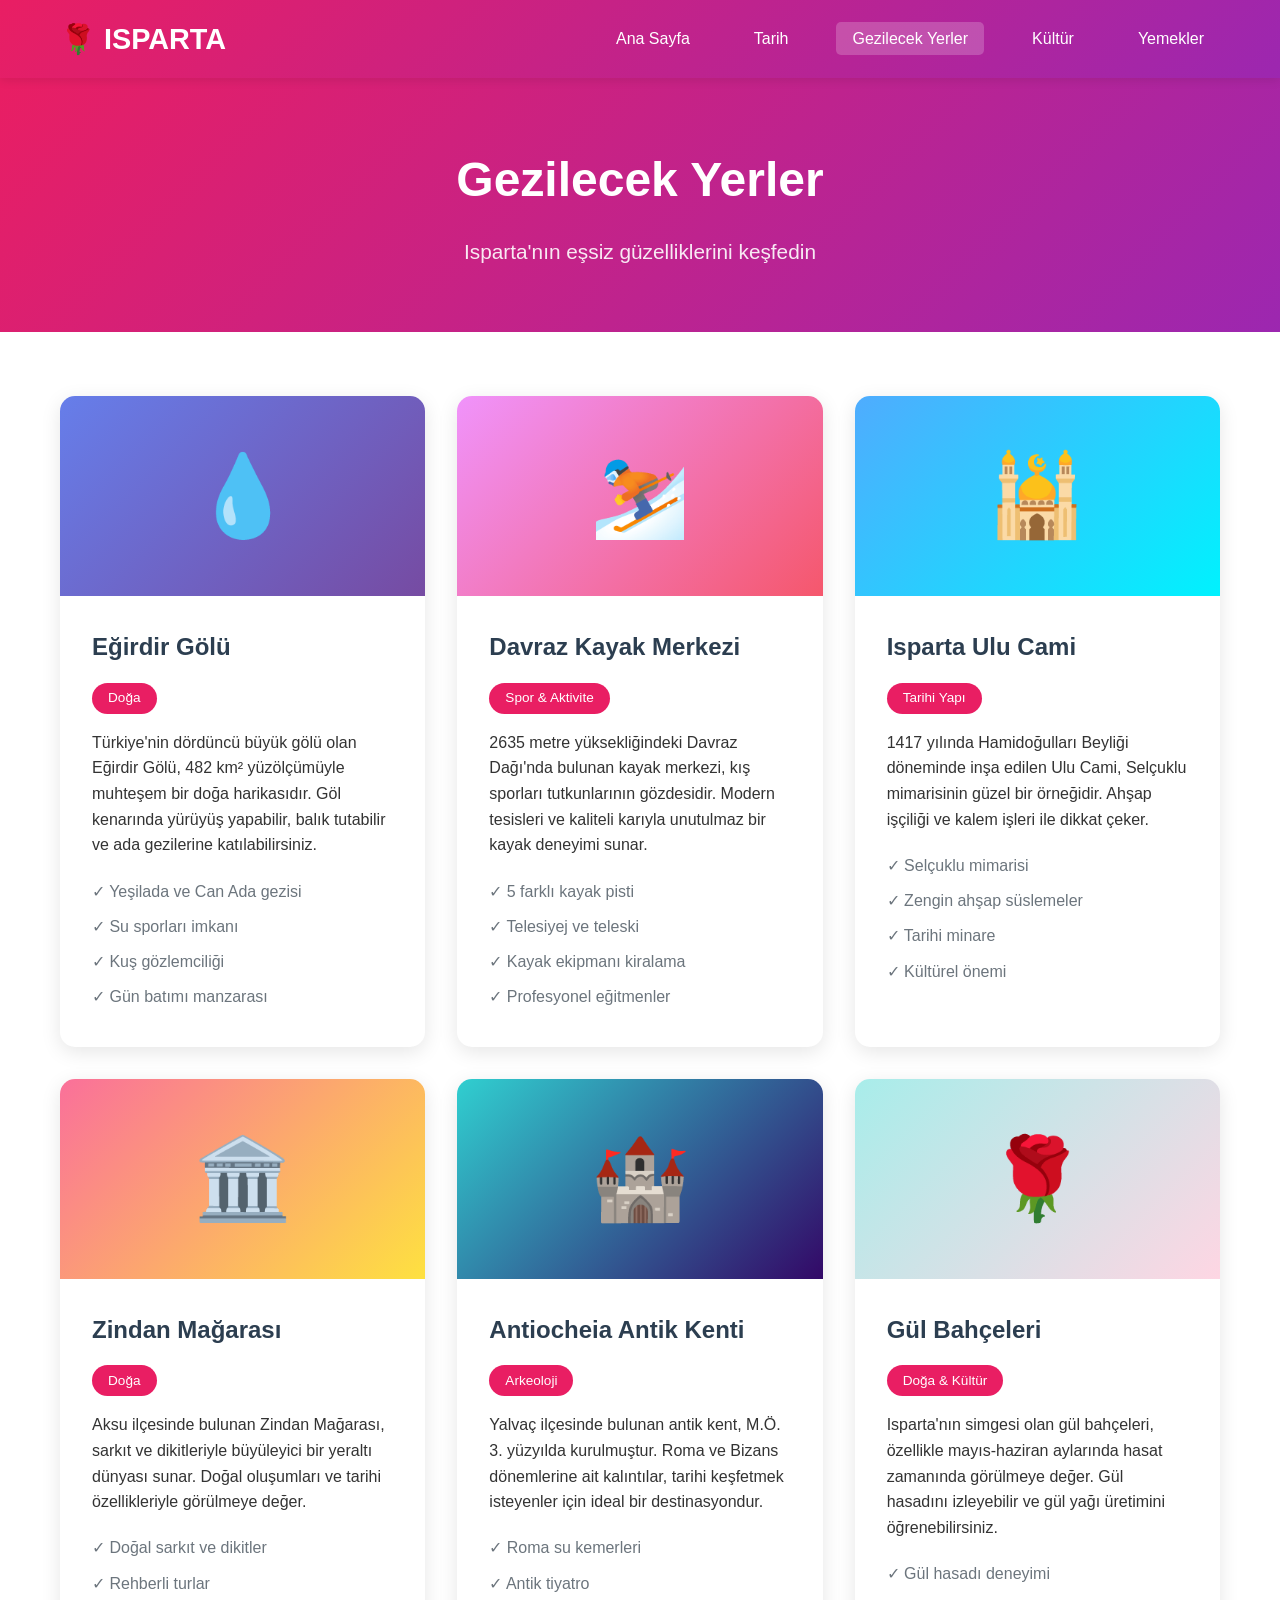
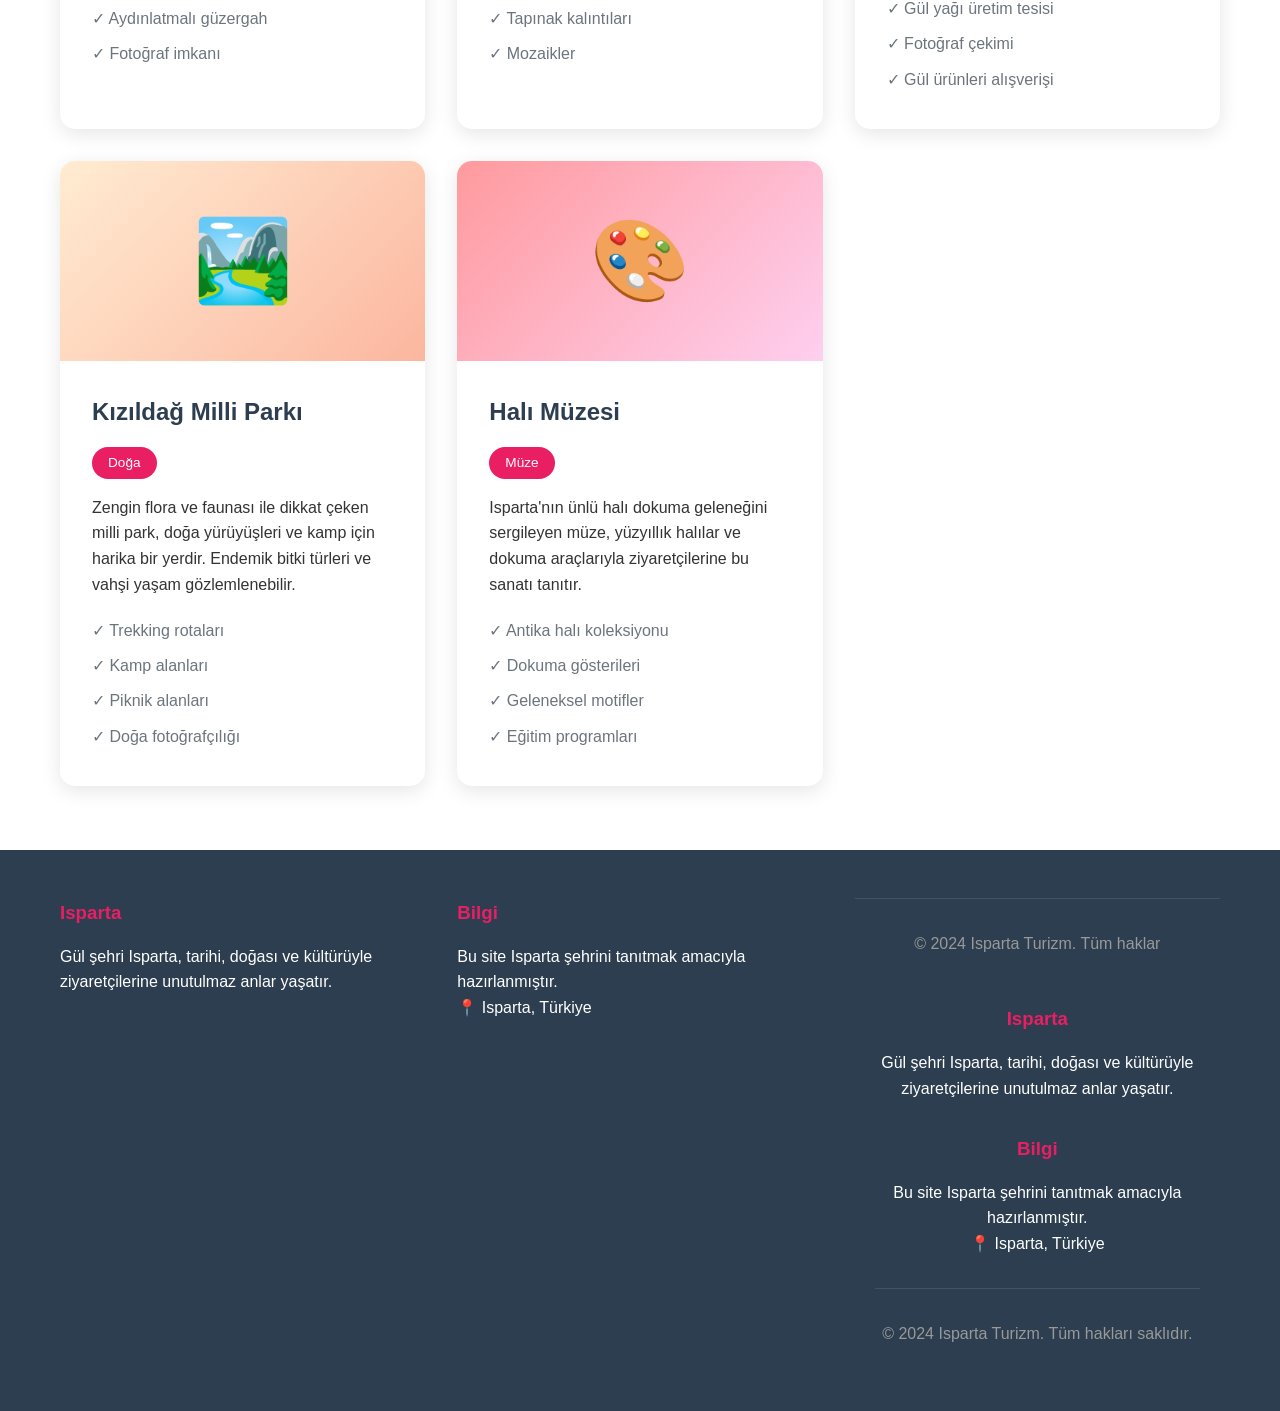
==== commit cc2584e6: "Footer'dan Hızlı Linkler kaldırıldı" ====
--- a/gezilecek-yerler.html
+++ b/gezilecek-yerler.html
@@ -189,15 +189,6 @@
                     <p>Gül şehri Isparta, tarihi, doğası ve kültürüyle ziyaretçilerine unutulmaz anlar yaşatır.</p>
                 </div>
                 <div class="footer-section">
-                    <h3>Hızlı Linkler</h3>
-                    <ul>
-                        <li><a href="index.html">Ana Sayfa</a></li>
-                        <li><a href="tarih.html">Tarih</a></li>
-                        <li><a href="gezilecek-yerler.html">Gezilecek Yerler</a></li>
-                        <li><a href="kultur.html">Kültür</a></li>
-                        <li><a href="yemekler.html">Yemekler</a></li>
-                    </ul>
-                </div>
                 <div class="footer-section">
                     <h3>Bilgi</h3>
                     <p>Bu site Isparta şehrini tanıtmak amacıyla hazırlanmıştır.</p>
@@ -207,4 +198,26 @@
                 </div>
             </div>
             <div class="footer-bottom">
-                <p>&copy; 2024 Isparta Turizm. Tüm haklar+                <p>&copy; 2024 Isparta Turizm. Tüm haklar    <!-- Footer -->
+    <footer>
+        <div class="container">
+            <div class="footer-content">
+                <div class="footer-section">
+                    <h3>Isparta</h3>
+                    <p>Gül şehri Isparta, tarihi, doğası ve kültürüyle ziyaretçilerine unutulmaz anlar yaşatır.</p>
+                </div>
+                <div class="footer-section">
+                    <h3>Bilgi</h3>
+                    <p>Bu site Isparta şehrini tanıtmak amacıyla hazırlanmıştır.</p>
+                    <p>📍 Isparta, Türkiye</p>
+                </div>
+            </div>
+            <div class="footer-bottom">
+                <p>&copy; 2024 Isparta Turizm. Tüm hakları saklıdır.</p>
+            </div>
+        </div>
+    </footer>
+
+    <script src="script.js"></script>
+</body>
+</html>
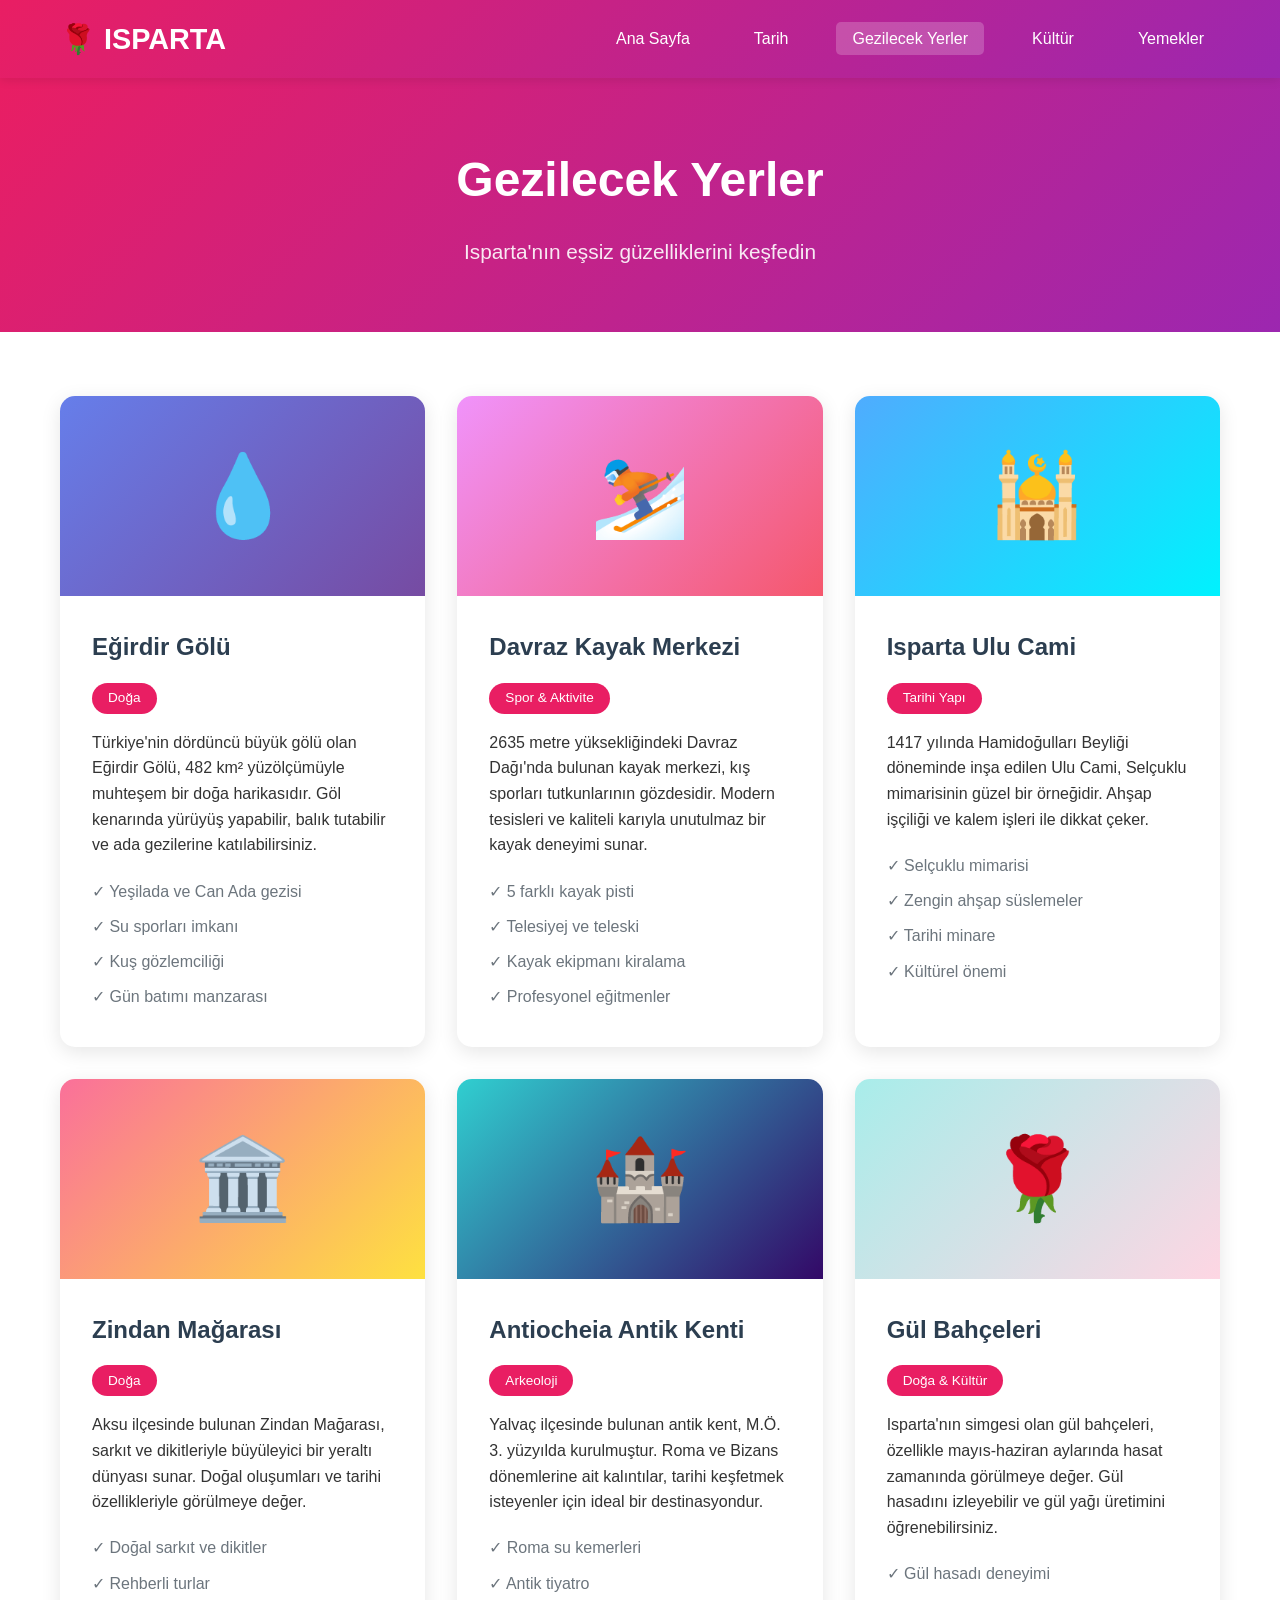
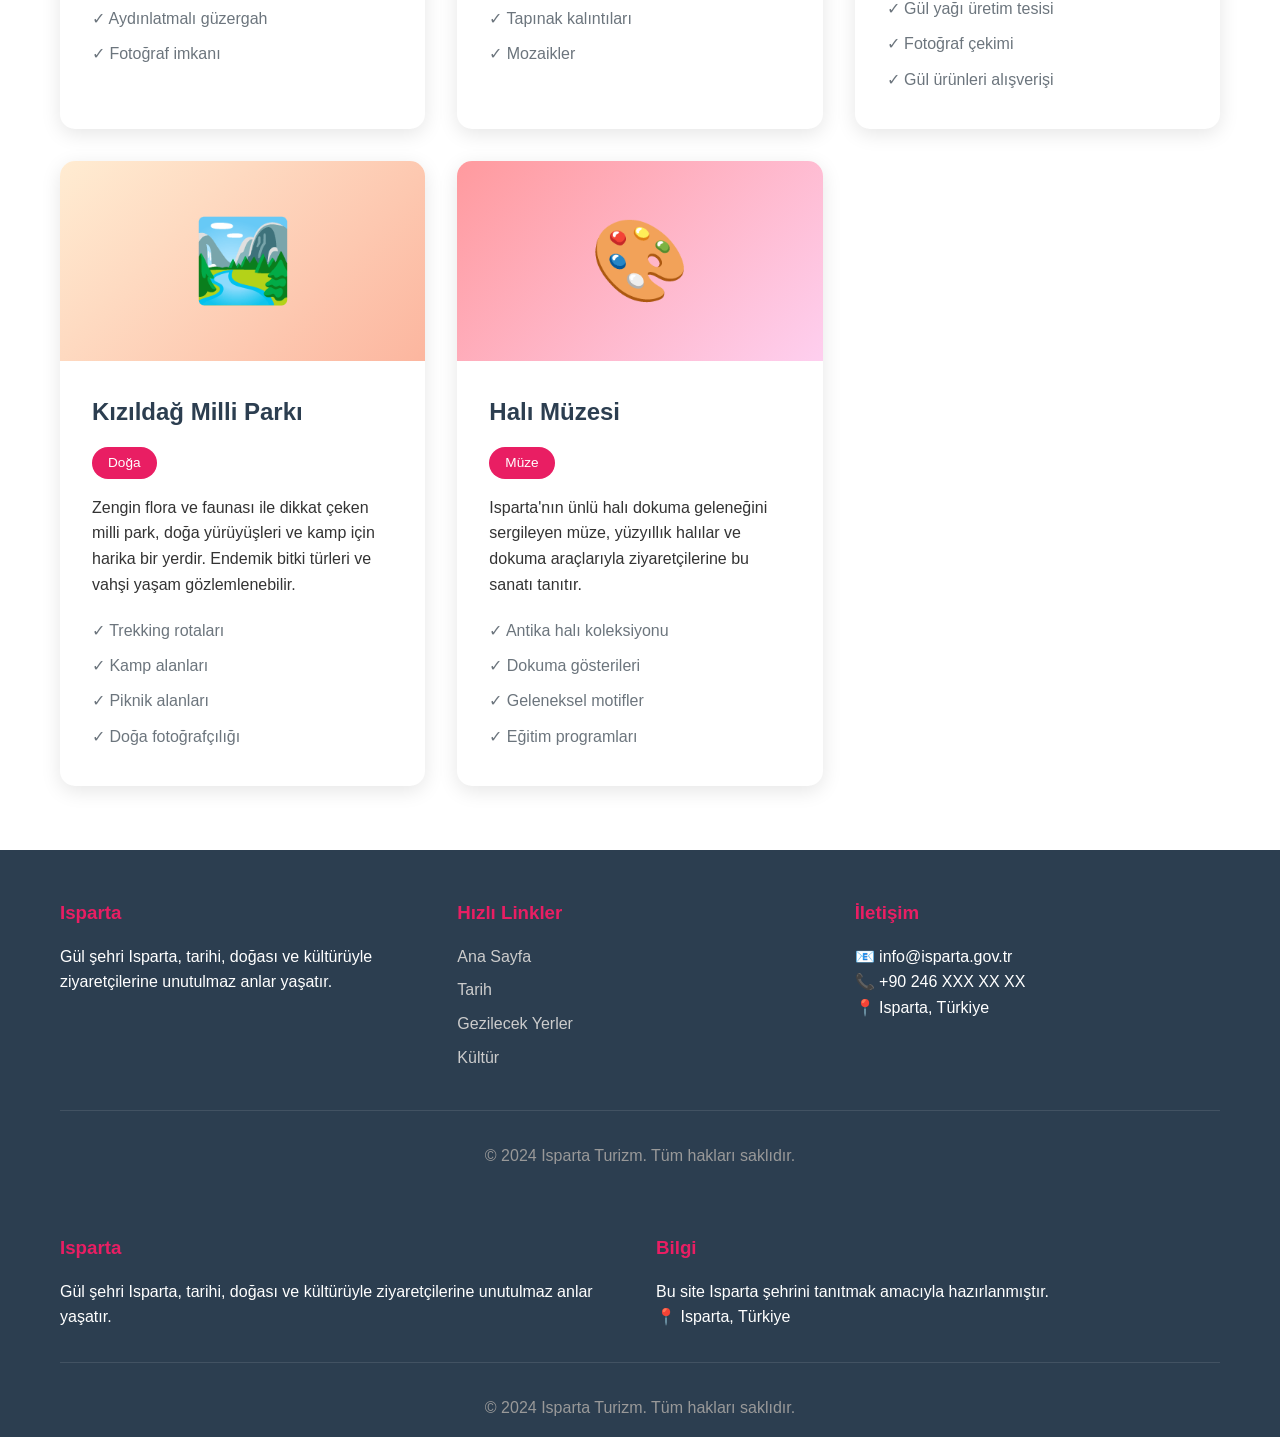
==== commit 84d3f149: "Footer düzeltildi - tüm sayfalarda tutarlı" ====
--- a/gezilecek-yerler.html
+++ b/gezilecek-yerler.html
@@ -25,7 +25,6 @@
                         <li><a href="gezilecek-yerler.html" class="active">Gezilecek Yerler</a></li>
                         <li><a href="kultur.html">Kültür</a></li>
                         <li><a href="yemekler.html">Yemekler</a></li>
-                        
                     </ul>
                 </div>
             </div>
@@ -189,16 +188,31 @@
                     <p>Gül şehri Isparta, tarihi, doğası ve kültürüyle ziyaretçilerine unutulmaz anlar yaşatır.</p>
                 </div>
                 <div class="footer-section">
-                <div class="footer-section">
-                    <h3>Bilgi</h3>
-                    <p>Bu site Isparta şehrini tanıtmak amacıyla hazırlanmıştır.</p>
-                    
-                    
+                    <h3>Hızlı Linkler</h3>
+                    <ul>
+                        <li><a href="index.html">Ana Sayfa</a></li>
+                        <li><a href="tarih.html">Tarih</a></li>
+                        <li><a href="gezilecek-yerler.html">Gezilecek Yerler</a></li>
+                        <li><a href="kultur.html">Kültür</a></li>
+                    </ul>
+                </div>
+                <div class="footer-section">
+                    <h3>İletişim</h3>
+                    <p>📧 info@isparta.gov.tr</p>
+                    <p>📞 +90 246 XXX XX XX</p>
                     <p>📍 Isparta, Türkiye</p>
                 </div>
             </div>
             <div class="footer-bottom">
-                <p>&copy; 2024 Isparta Turizm. Tüm haklar    <!-- Footer -->
+                <p>&copy; 2024 Isparta Turizm. Tüm hakları saklıdır.</p>
+            </div>
+        </div>
+    </footer>
+
+    <script src="script.js"></script>
+</body>
+
+    <!-- Footer -->
     <footer>
         <div class="container">
             <div class="footer-content">
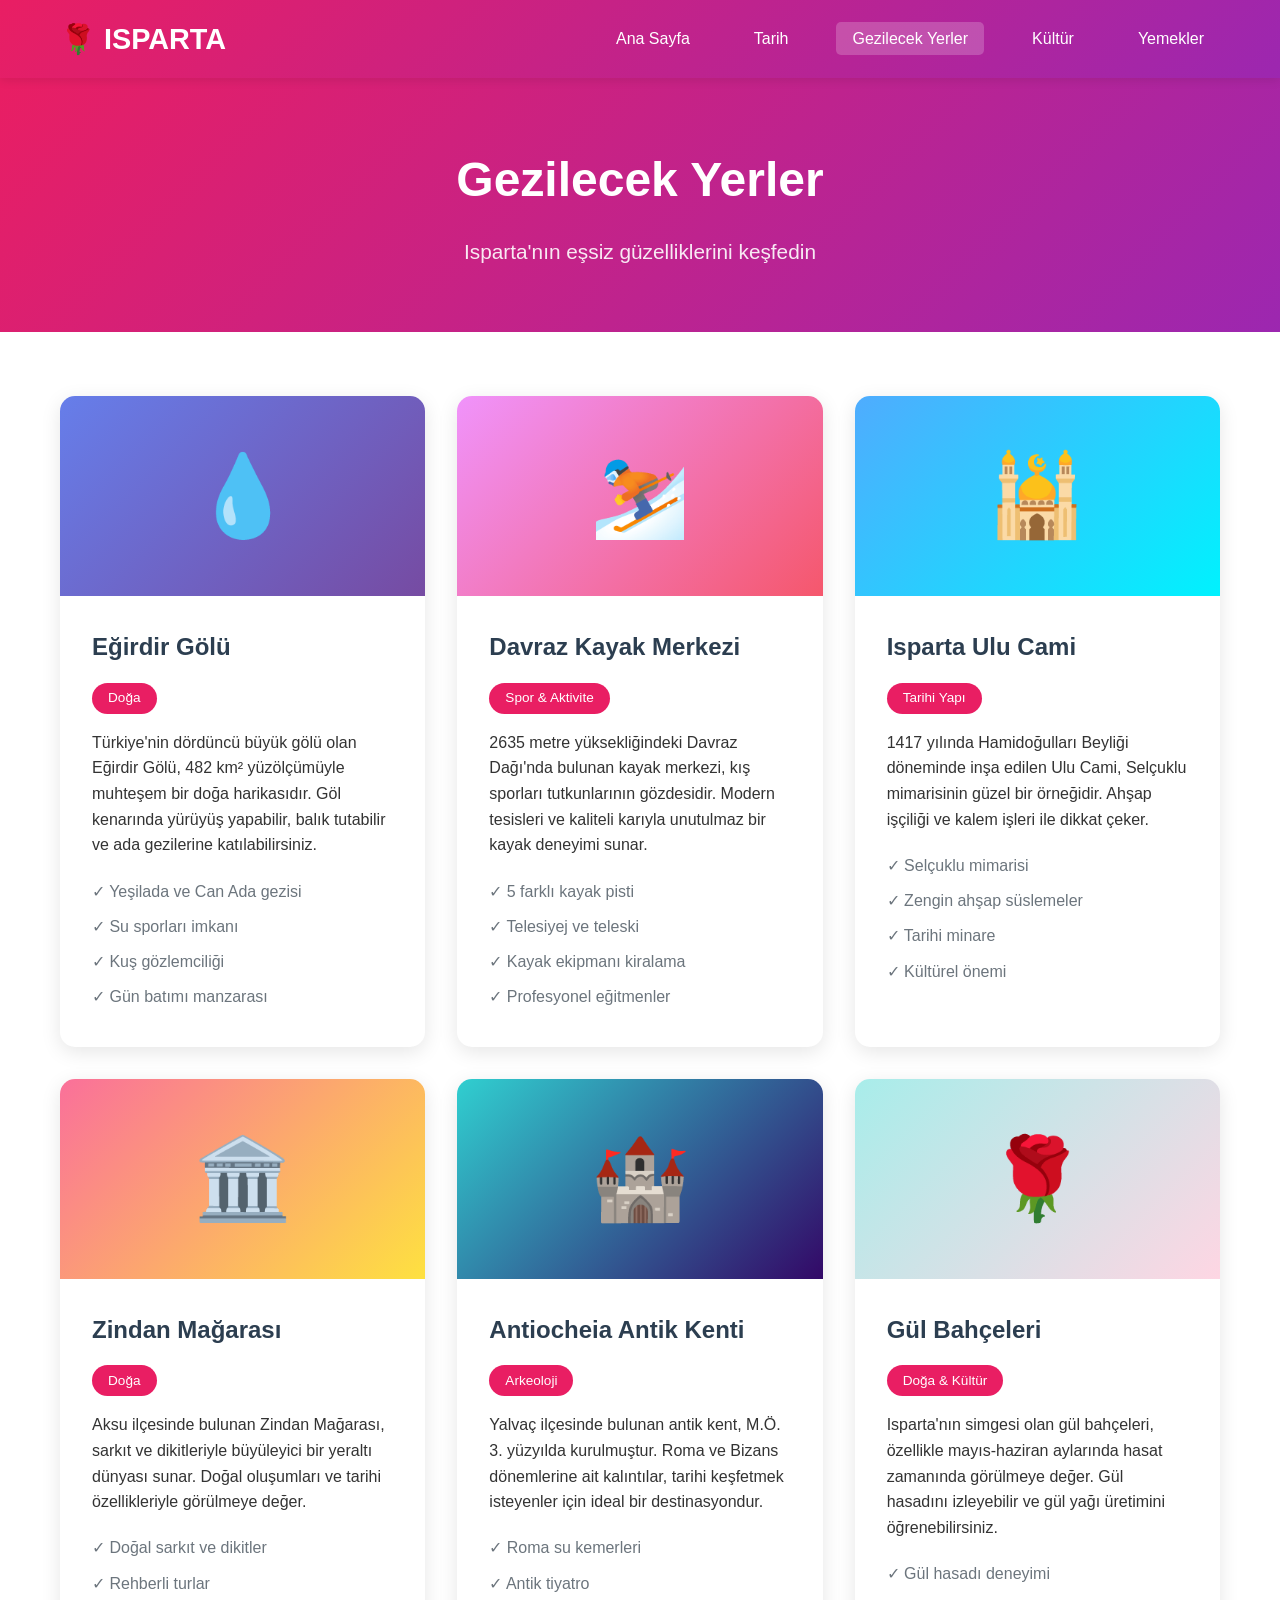
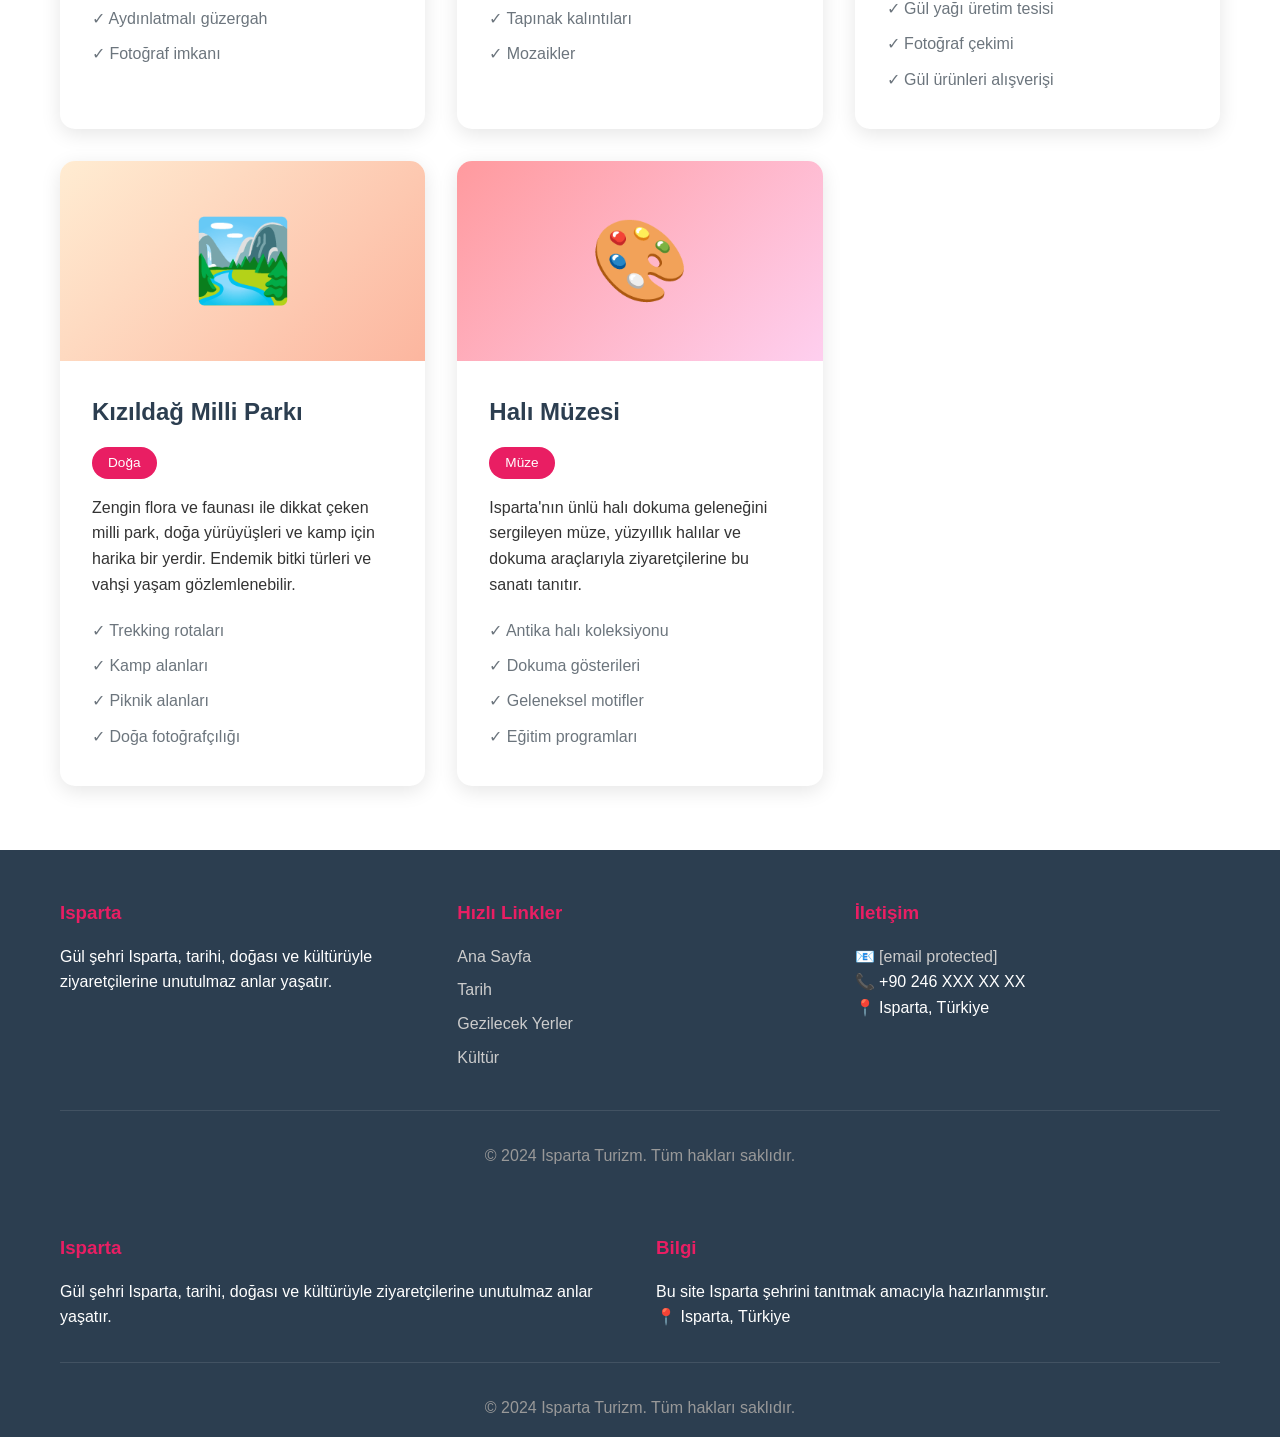
==== commit 38a8a8b1: "Bug fix" ====
--- a/gezilecek-yerler.html
+++ b/gezilecek-yerler.html
@@ -198,7 +198,7 @@
                 </div>
                 <div class="footer-section">
                     <h3>İletişim</h3>
-                    <p>📧 info@isparta.gov.tr</p>
+                    <p>📧 <a href="/cdn-cgi/l/email-protection" class="__cf_email__" data-cfemail="4920272f2609203a39283b3d28672e263f673d3b">[email&#160;protected]</a></p>
                     <p>📞 +90 246 XXX XX XX</p>
                     <p>📍 Isparta, Türkiye</p>
                 </div>
@@ -209,8 +209,8 @@
         </div>
     </footer>
 
-    <script src="script.js"></script>
-</body>
+    <script data-cfasync="false" src="/cdn-cgi/scripts/5c5dd728/cloudflare-static/email-decode.min.js"></script><script src="script.js"></script>
+
 
     <!-- Footer -->
     <footer>
@@ -234,4 +234,4 @@
 
     <script src="script.js"></script>
 </body>
-</html>
+</html>
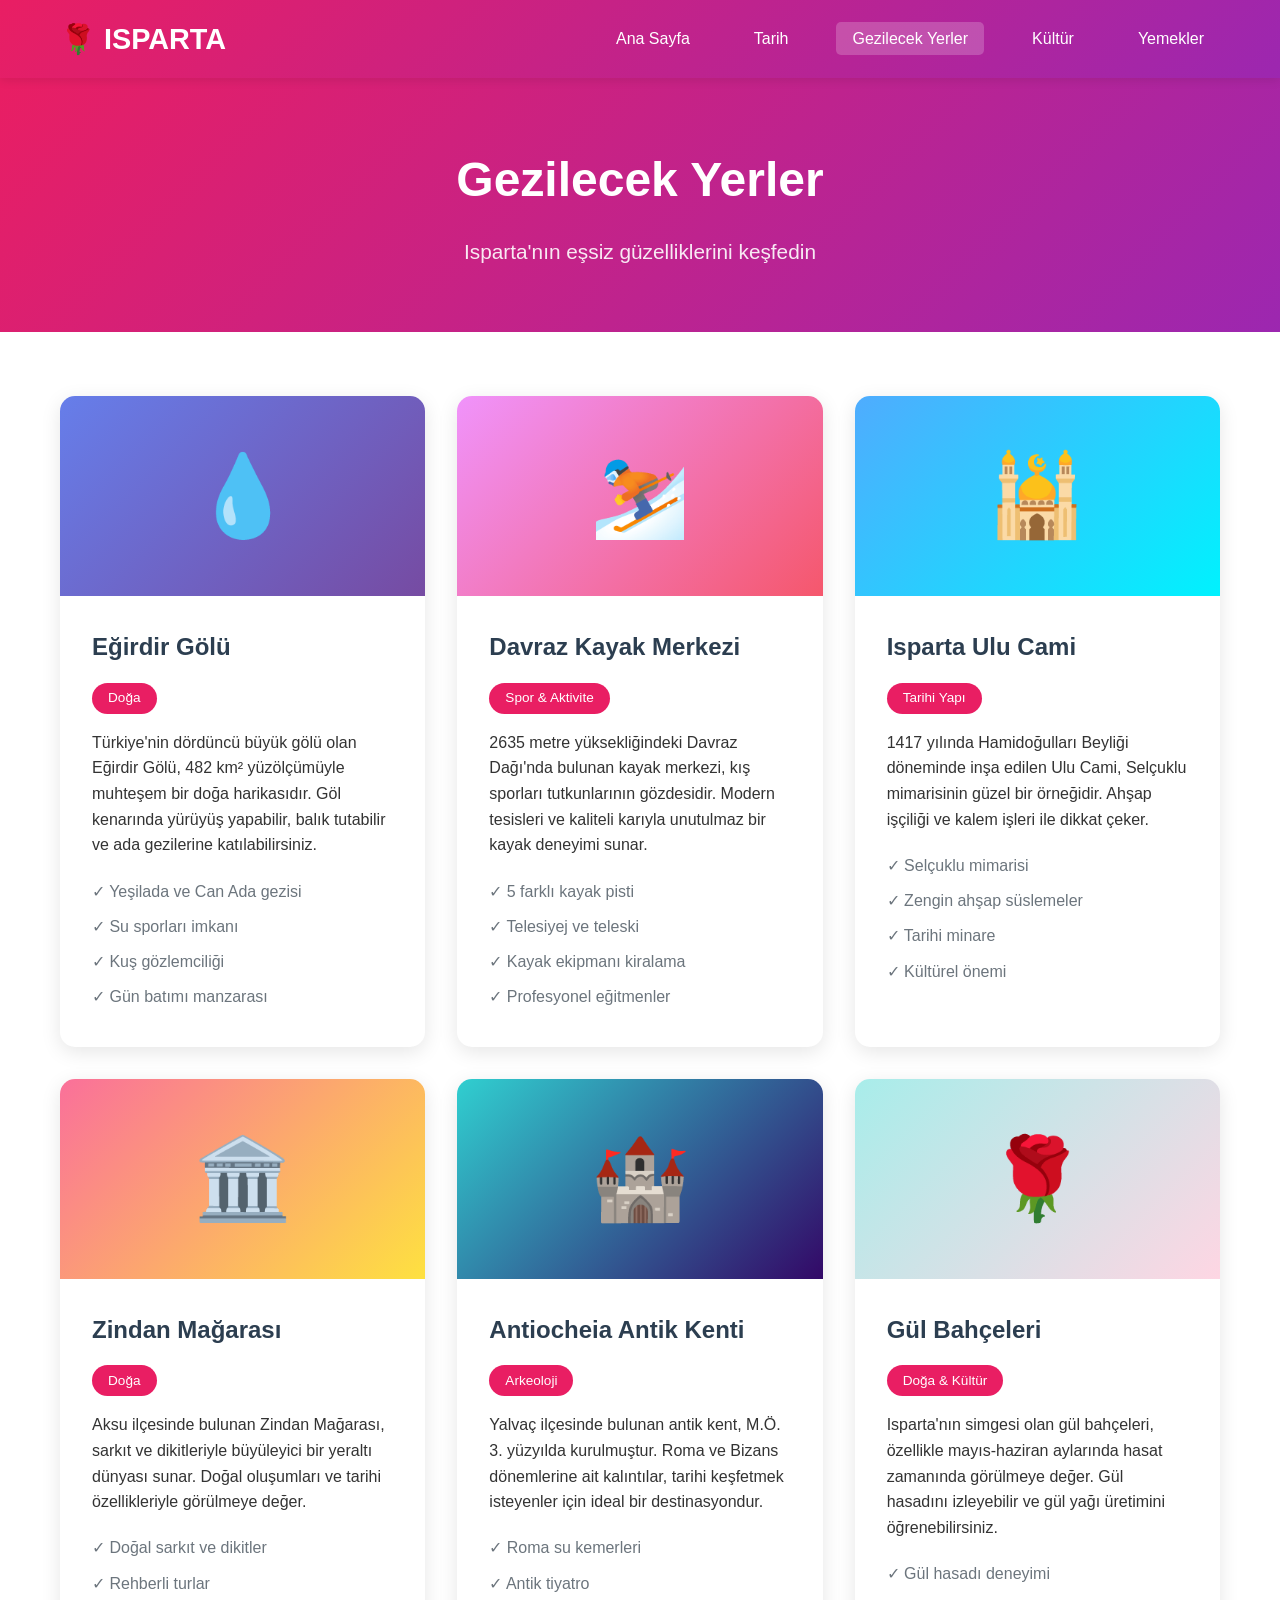
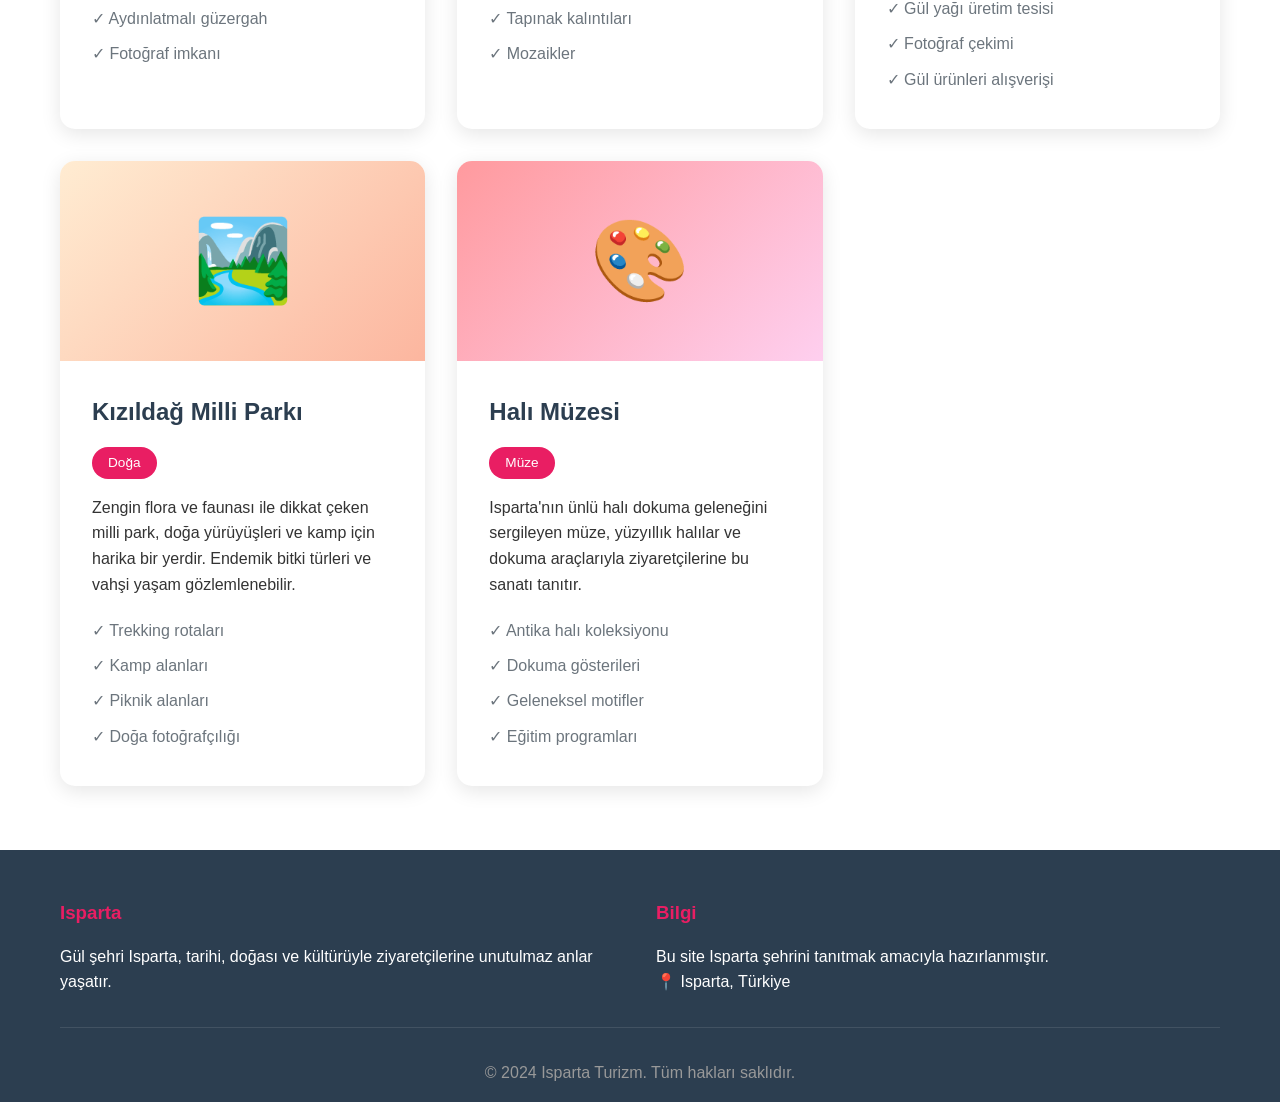
==== commit 5a577586: "Footer düzenlendi" ====
--- a/gezilecek-yerler.html
+++ b/gezilecek-yerler.html
@@ -180,35 +180,6 @@
         </div>
     </section>
 
-    <footer>
-        <div class="container">
-            <div class="footer-content">
-                <div class="footer-section">
-                    <h3>Isparta</h3>
-                    <p>Gül şehri Isparta, tarihi, doğası ve kültürüyle ziyaretçilerine unutulmaz anlar yaşatır.</p>
-                </div>
-                <div class="footer-section">
-                    <h3>Hızlı Linkler</h3>
-                    <ul>
-                        <li><a href="index.html">Ana Sayfa</a></li>
-                        <li><a href="tarih.html">Tarih</a></li>
-                        <li><a href="gezilecek-yerler.html">Gezilecek Yerler</a></li>
-                        <li><a href="kultur.html">Kültür</a></li>
-                    </ul>
-                </div>
-                <div class="footer-section">
-                    <h3>İletişim</h3>
-                    <p>📧 <a href="/cdn-cgi/l/email-protection" class="__cf_email__" data-cfemail="4920272f2609203a39283b3d28672e263f673d3b">[email&#160;protected]</a></p>
-                    <p>📞 +90 246 XXX XX XX</p>
-                    <p>📍 Isparta, Türkiye</p>
-                </div>
-            </div>
-            <div class="footer-bottom">
-                <p>&copy; 2024 Isparta Turizm. Tüm hakları saklıdır.</p>
-            </div>
-        </div>
-    </footer>
-
     <script data-cfasync="false" src="/cdn-cgi/scripts/5c5dd728/cloudflare-static/email-decode.min.js"></script><script src="script.js"></script>
 
 
